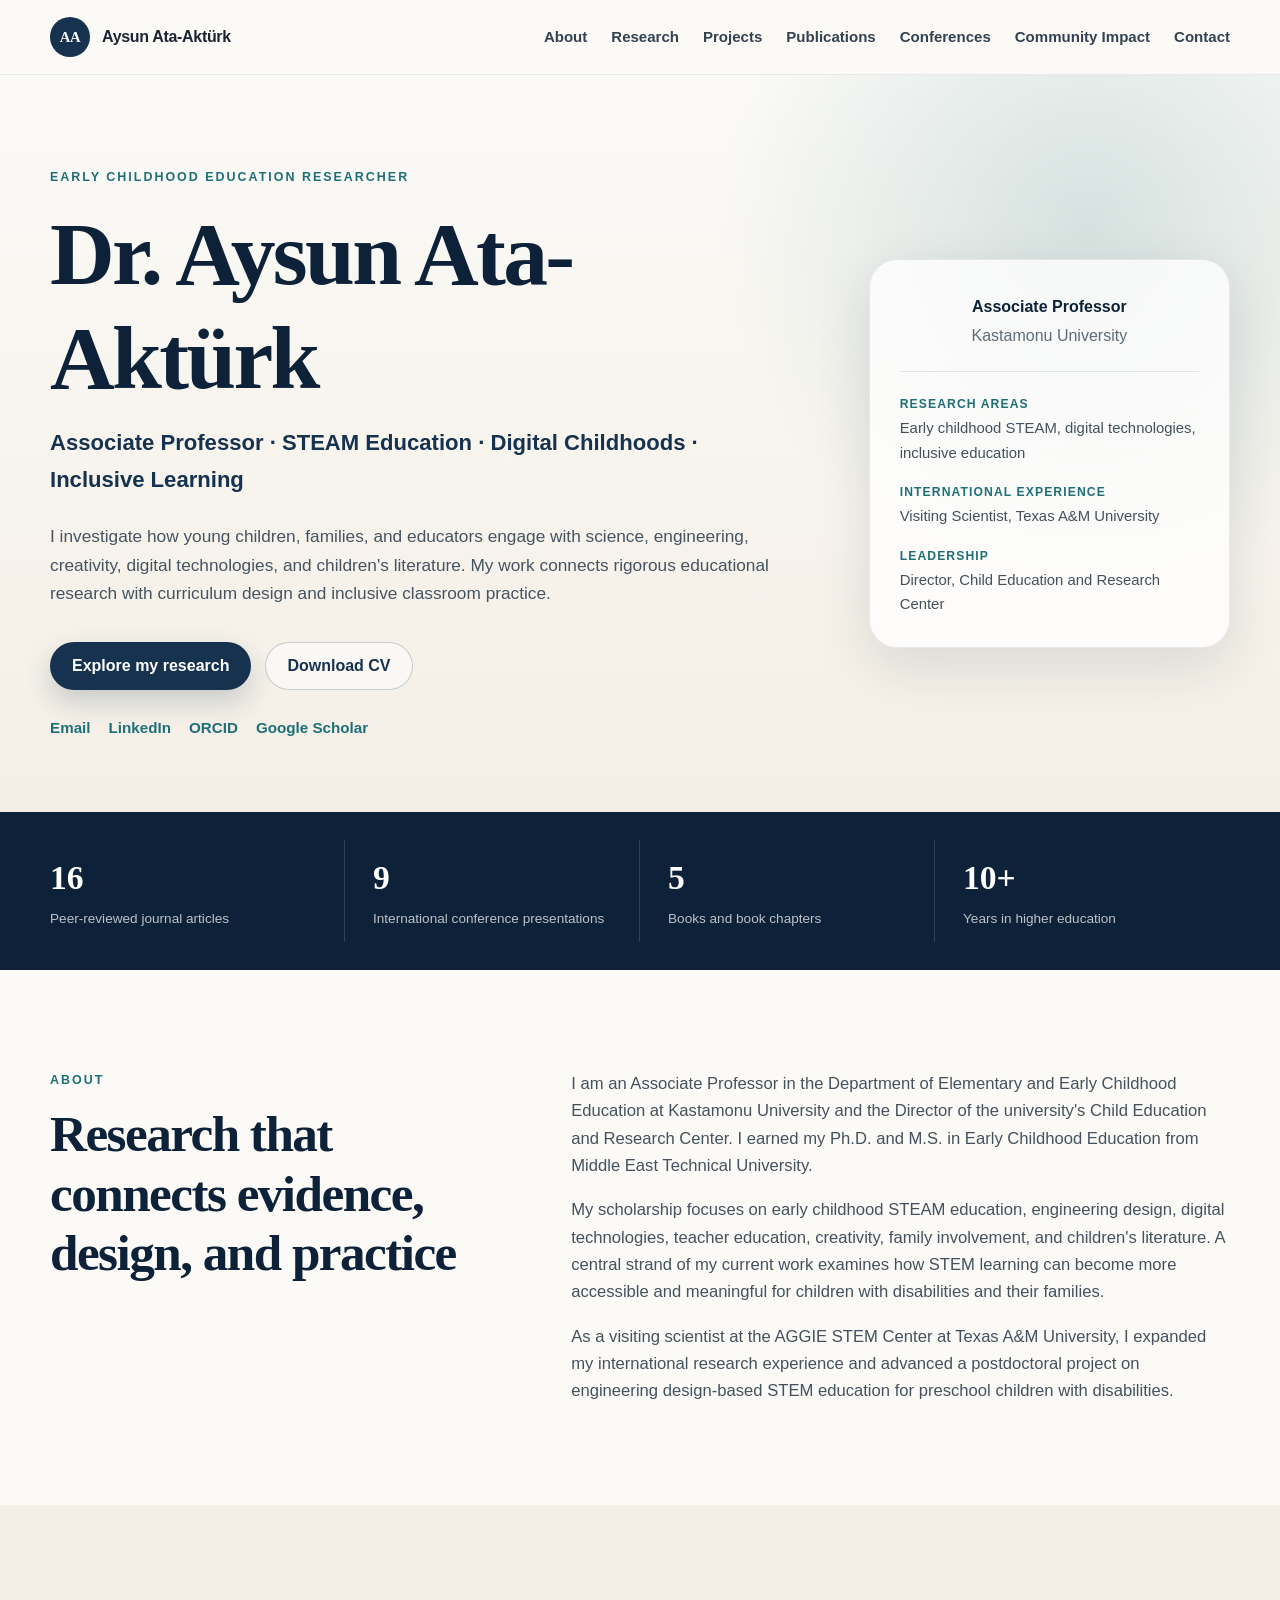
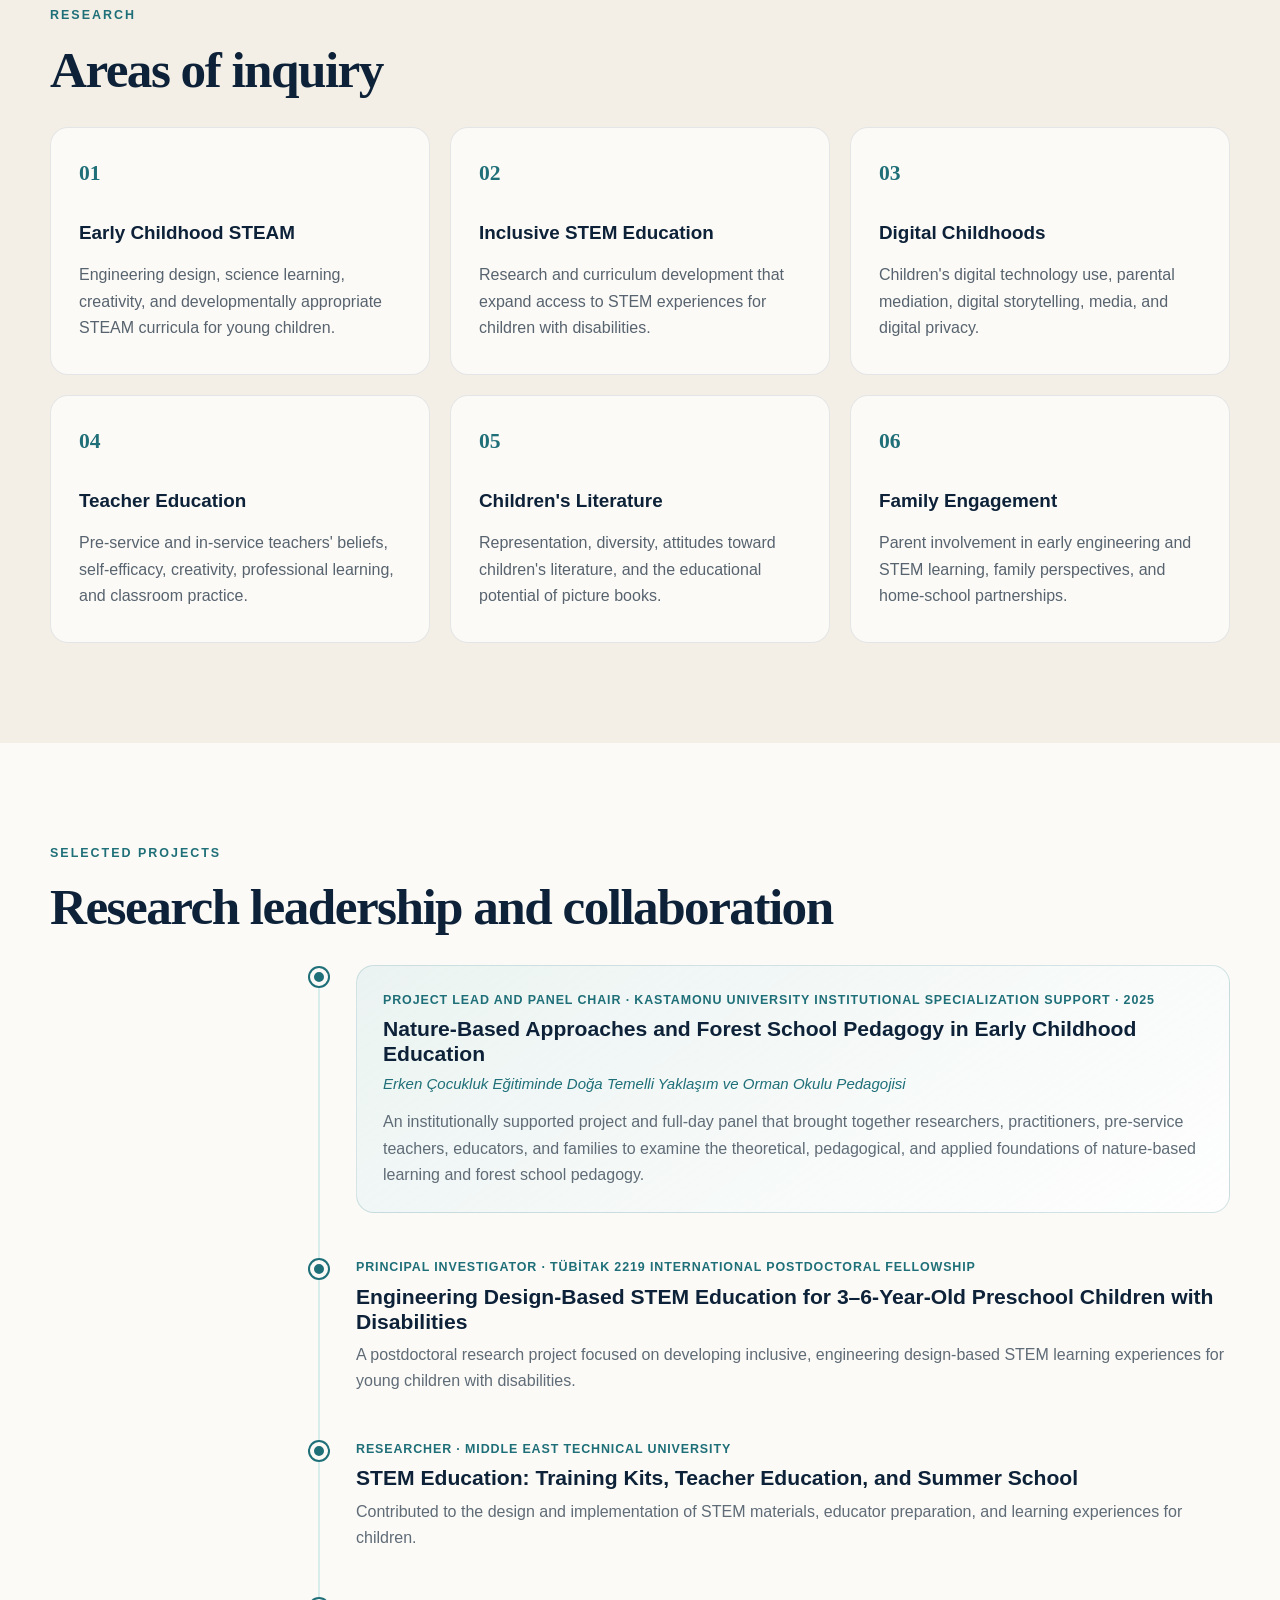
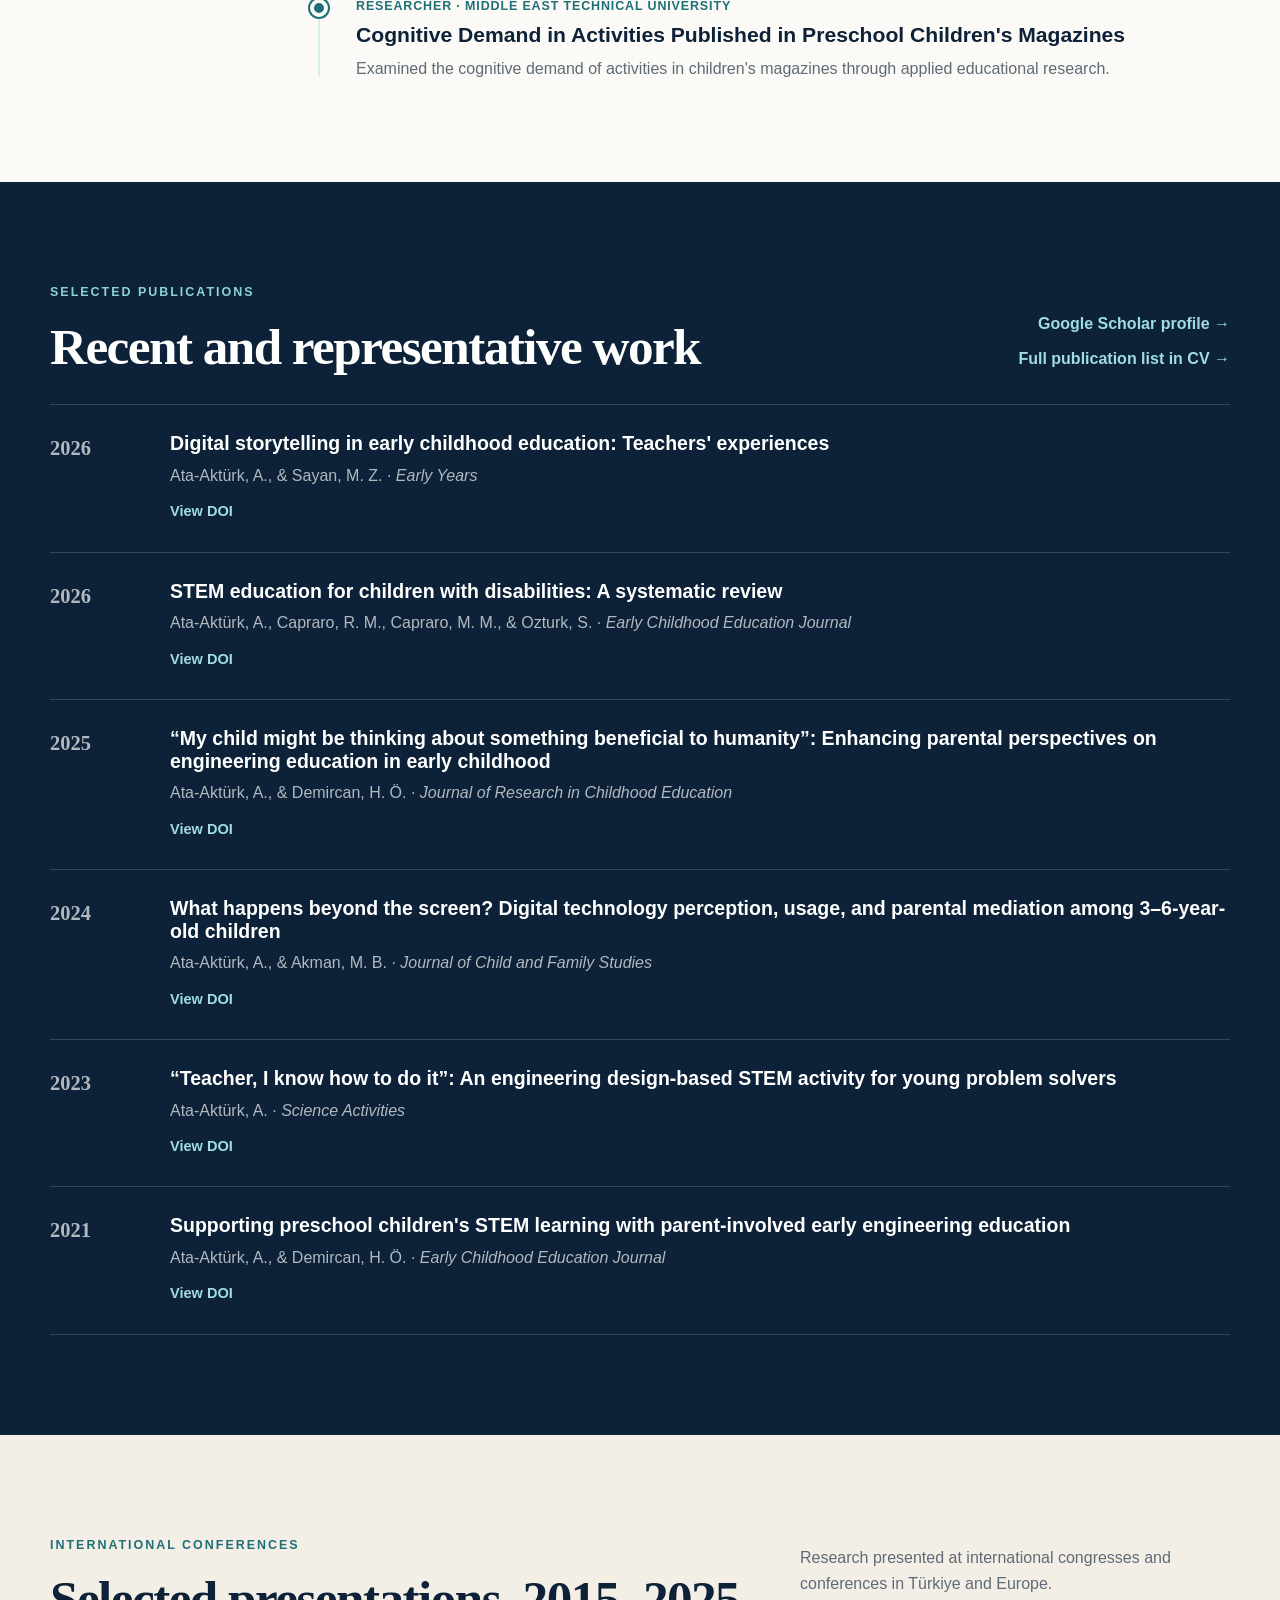
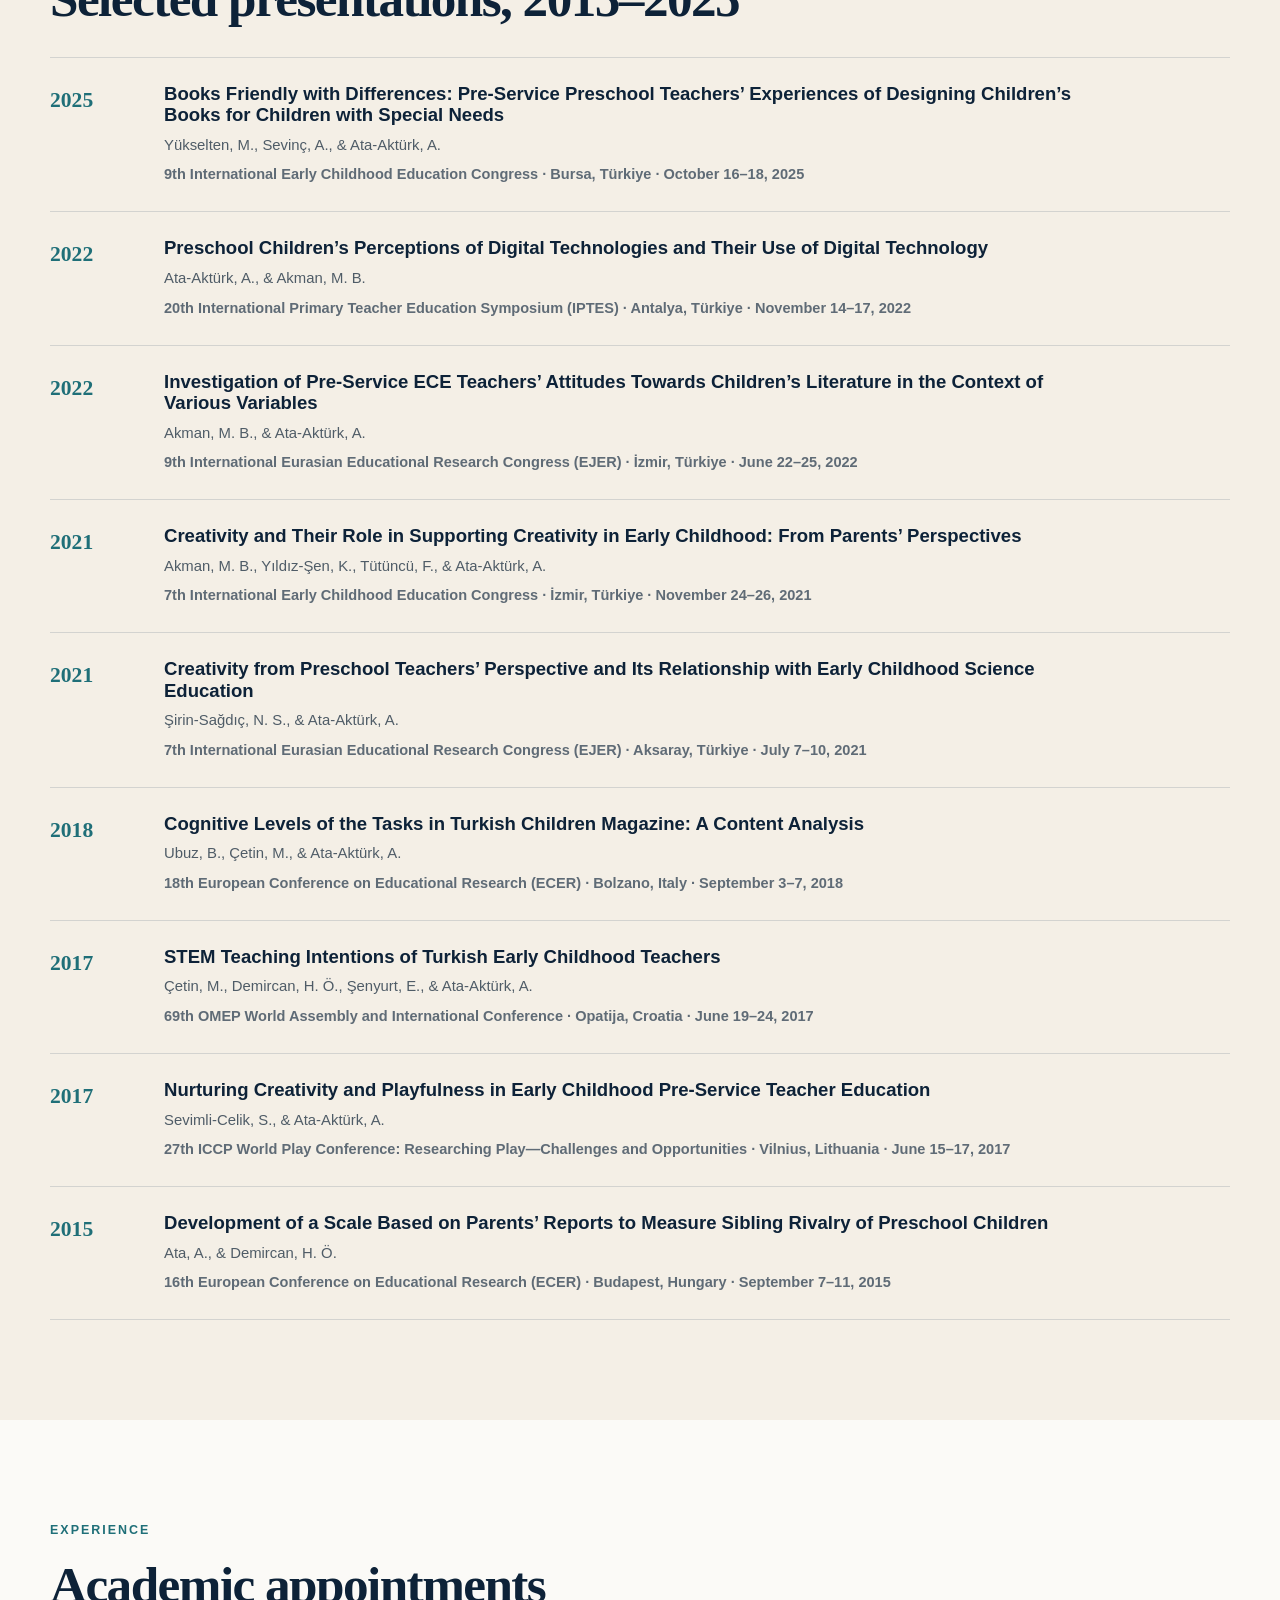
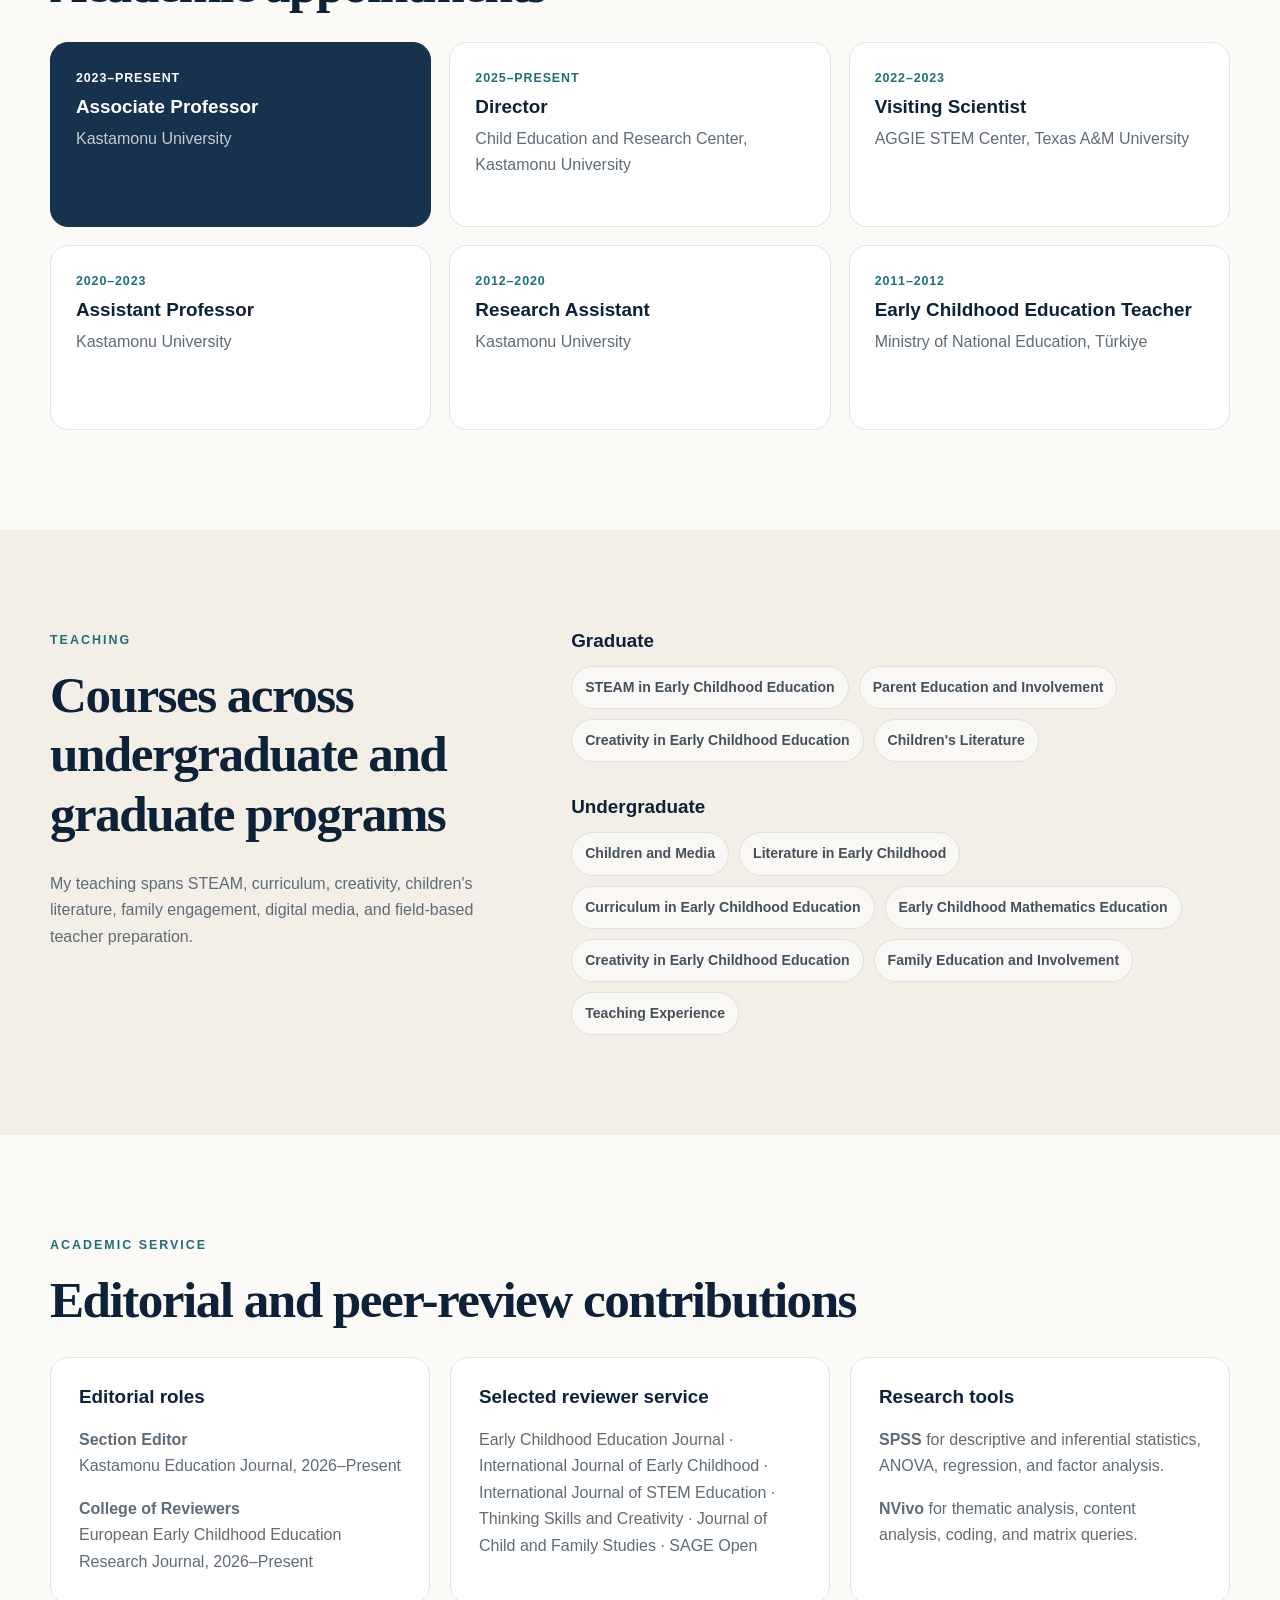
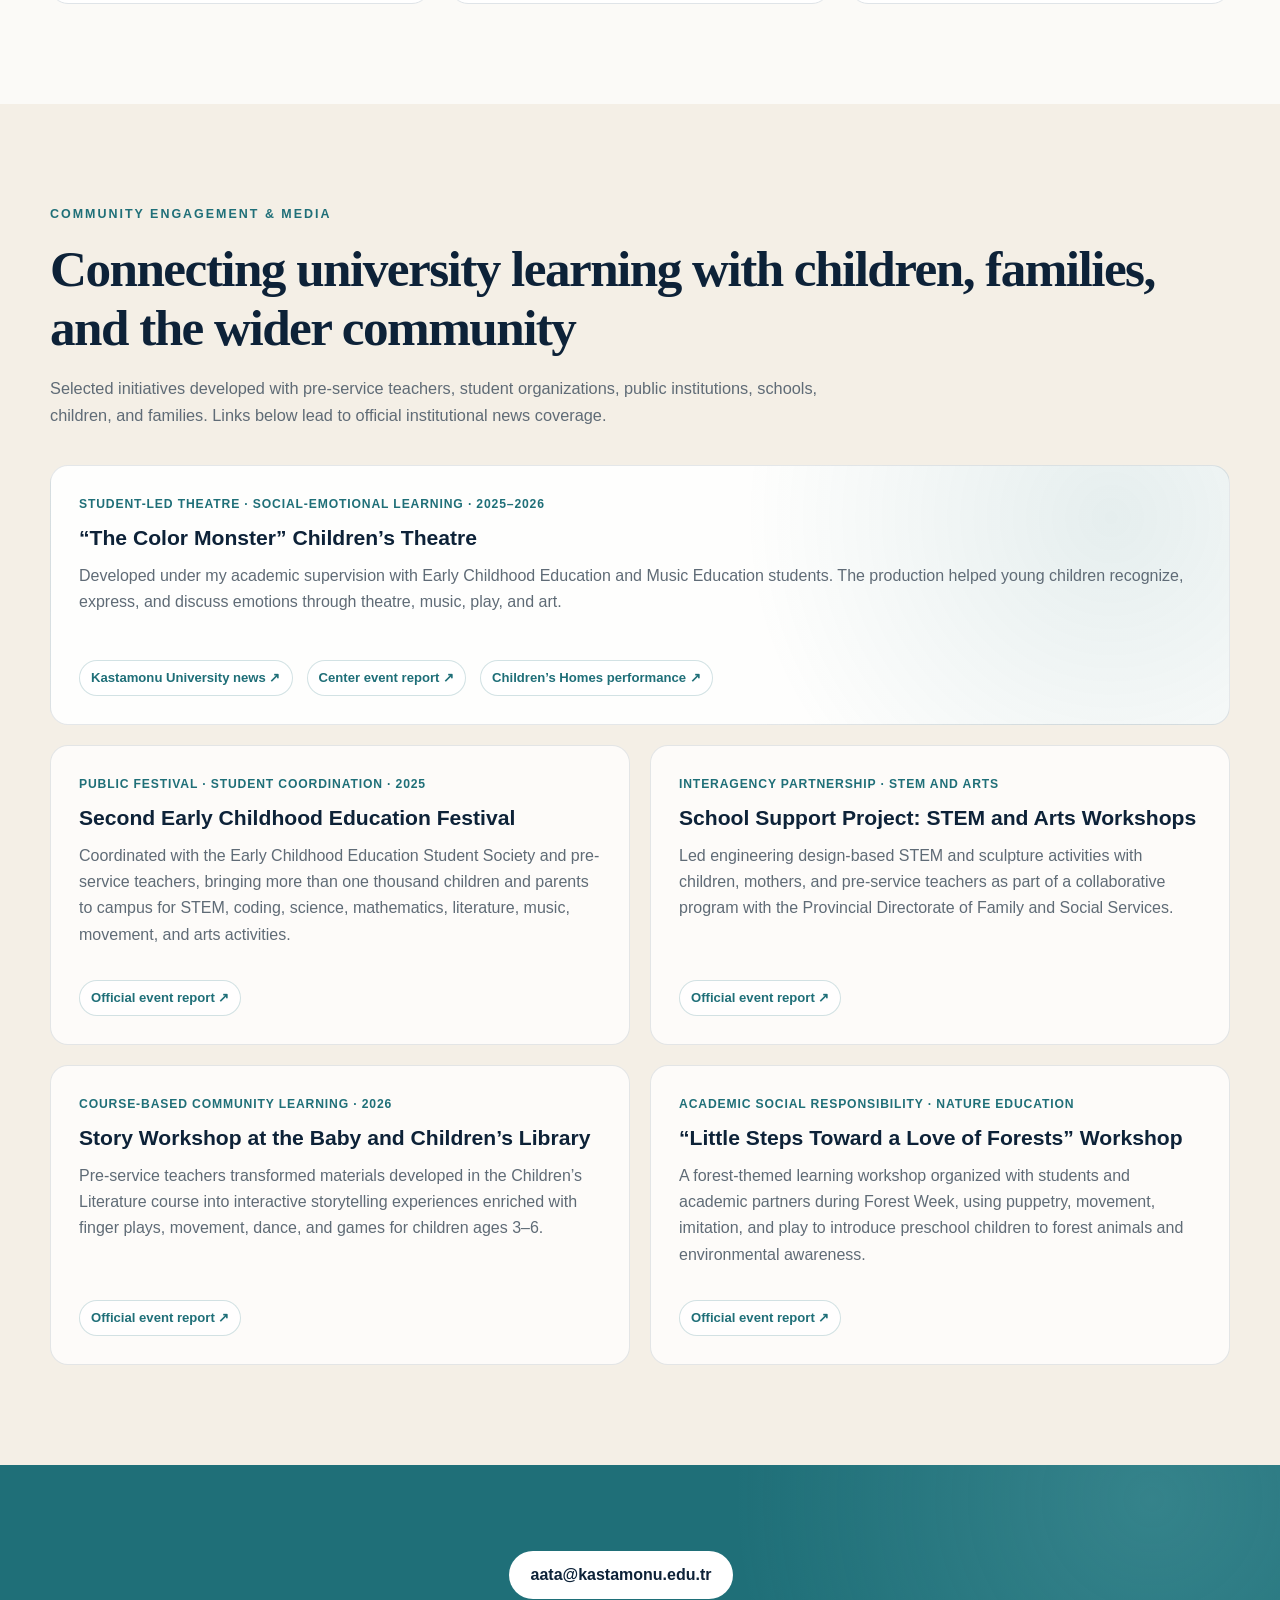
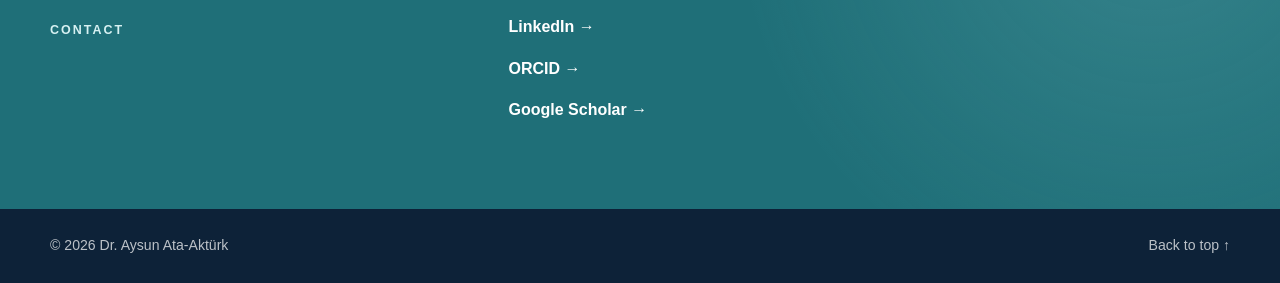
==== index.html @ 81119650 "Add files via upload" ====
<!DOCTYPE html>
<html lang="en">
<head>
  <meta charset="utf-8">
  <meta name="viewport" content="width=device-width, initial-scale=1">
  <meta name="description" content="Academic website of Dr. Aysun Ata-Aktürk, Associate Professor of Early Childhood Education. Research on early childhood STEAM, inclusive STEM education, digital technologies, teacher education, and children's literature.">
  <meta name="keywords" content="Aysun Ata-Aktürk, early childhood education, STEAM education, STEM education, inclusive education, children with disabilities, digital technologies, teacher education, children's literature, forest school pedagogy, community engagement, international conference presentations, postdoctoral researcher, research associate">
  <meta name="author" content="Dr. Aysun Ata-Aktürk">
  <meta property="og:title" content="Dr. Aysun Ata-Aktürk | Early Childhood Education Researcher">
  <meta property="og:description" content="Research in early childhood STEAM, inclusive STEM education, digital technologies, teacher education, and children's literature.">
  <meta property="og:type" content="website">
  <meta property="og:locale" content="en_US">
  <meta name="theme-color" content="#16324f">
  <title>Dr. Aysun Ata-Aktürk | Early Childhood Education Researcher</title>
  <link rel="stylesheet" href="styles.css">
  <script type="application/ld+json">
  {
    "@context": "https://schema.org",
    "@type": "Person",
    "name": "Aysun Ata-Aktürk",
    "alternateName": "Aysun Ata-Akturk",
    "honorificPrefix": "Dr.",
    "jobTitle": "Associate Professor of Early Childhood Education",
    "affiliation": {
      "@type": "CollegeOrUniversity",
      "name": "Kastamonu University"
    },
    "email": "mailto:aata@kastamonu.edu.tr",
    "url": "",
    "sameAs": [
      "https://www.linkedin.com/in/aysun-ata-akt%C3%BCrk-43a89a237/",
      "https://orcid.org/0000-0001-9433-5247",
      "https://scholar.google.com/citations?user=N01rMpsAAAAJ&hl=en"
    ],
    "knowsAbout": [
      "Early Childhood Education",
      "STEAM Education",
      "STEM Education",
      "Inclusive Education",
      "Digital Technologies in Early Childhood",
      "Teacher Education",
      "Children's Literature",
      "Forest School Pedagogy",
      "Community-Engaged Education"
    ]
  }
  </script>
</head>
<body>
  <a class="skip-link" href="#main-content">Skip to main content</a>

  <header class="site-header" id="top">
    <nav class="nav container" aria-label="Primary navigation">
      <a class="brand" href="#top" aria-label="Aysun Ata-Aktürk home">
        <span class="brand-mark" aria-hidden="true">AA</span>
        <span class="brand-text">Aysun Ata-Aktürk</span>
      </a>

      <button class="nav-toggle" type="button" aria-expanded="false" aria-controls="nav-links">
        <span class="sr-only">Toggle navigation</span>
        <span></span><span></span><span></span>
      </button>

      <div class="nav-links" id="nav-links">
        <a href="#about">About</a>
        <a href="#research">Research</a>
        <a href="#projects">Projects</a>
        <a href="#publications">Publications</a>
        <a href="#conferences">Conferences</a>
        <a href="#impact">Community Impact</a>
        <a href="#contact">Contact</a>
      </div>
    </nav>
  </header>

  <main id="main-content">
    <section class="hero">
      <div class="container hero-grid">
        <div class="hero-copy">
          <p class="eyebrow">Early Childhood Education Researcher</p>
          <h1>Dr. Aysun Ata-Aktürk</h1>
          <p class="hero-title">Associate Professor · STEAM Education · Digital Childhoods · Inclusive Learning</p>
          <p class="hero-summary">
            I investigate how young children, families, and educators engage with science, engineering,
            creativity, digital technologies, and children's literature. My work connects rigorous educational
            research with curriculum design and inclusive classroom practice.
          </p>

          <div class="hero-actions">
            <a class="button button-primary" href="#research">Explore my research</a>
            <a class="button button-secondary" href="Aysun_Ata_Akturk_CV.docx" download>Download CV</a>
          </div>

          <div class="profile-links" aria-label="Professional profiles">
            <a href="mailto:aata@kastamonu.edu.tr">Email</a>
            <a href="https://www.linkedin.com/in/aysun-ata-akt%C3%BCrk-43a89a237/" target="_blank" rel="noopener noreferrer">LinkedIn</a>
            <a href="https://orcid.org/0000-0001-9433-5247" target="_blank" rel="noopener noreferrer">ORCID</a>
            <a href="https://scholar.google.com/citations?user=N01rMpsAAAAJ&hl=en" target="_blank" rel="noopener noreferrer">Google Scholar</a>
          </div>
        </div>

        <aside class="profile-card" aria-label="Academic profile highlights">
          <p class="profile-role">Associate Professor</p>
          <p class="profile-institution">Kastamonu University</p>
          <div class="profile-divider"></div>
          <dl class="profile-facts">
            <div>
              <dt>Research areas</dt>
              <dd>Early childhood STEAM, digital technologies, inclusive education</dd>
            </div>
            <div>
              <dt>International experience</dt>
              <dd>Visiting Scientist, Texas A&amp;M University</dd>
            </div>
            <div>
              <dt>Leadership</dt>
              <dd>Director, Child Education and Research Center</dd>
            </div>
          </dl>
        </aside>
      </div>
    </section>

    <section class="metrics" aria-label="Academic highlights">
      <div class="container metrics-grid">
        <div><strong>16</strong><span>Peer-reviewed journal articles</span></div>
        <div><strong>9</strong><span>International conference presentations</span></div>
        <div><strong>5</strong><span>Books and book chapters</span></div>
        <div><strong>10+</strong><span>Years in higher education</span></div>
      </div>
    </section>

    <section class="section" id="about">
      <div class="container split-layout">
        <div>
          <p class="section-kicker">About</p>
          <h2>Research that connects evidence, design, and practice</h2>
        </div>
        <div class="prose">
          <p>
            I am an Associate Professor in the Department of Elementary and Early Childhood Education at
            Kastamonu University and the Director of the university's Child Education and Research Center.
            I earned my Ph.D. and M.S. in Early Childhood Education from Middle East Technical University.
          </p>
          <p>
            My scholarship focuses on early childhood STEAM education, engineering design, digital technologies,
            teacher education, creativity, family involvement, and children's literature. A central strand of my
            current work examines how STEM learning can become more accessible and meaningful for children with
            disabilities and their families.
          </p>
          <p>
            As a visiting scientist at the AGGIE STEM Center at Texas A&amp;M University, I expanded my
            international research experience and advanced a postdoctoral project on engineering design-based
            STEM education for preschool children with disabilities.
          </p>
        </div>
      </div>
    </section>

    <section class="section section-tinted" id="research">
      <div class="container">
        <p class="section-kicker">Research</p>
        <h2>Areas of inquiry</h2>
        <div class="cards research-cards">
          <article class="card">
            <span class="card-number">01</span>
            <h3>Early Childhood STEAM</h3>
            <p>Engineering design, science learning, creativity, and developmentally appropriate STEAM curricula for young children.</p>
          </article>
          <article class="card">
            <span class="card-number">02</span>
            <h3>Inclusive STEM Education</h3>
            <p>Research and curriculum development that expand access to STEM experiences for children with disabilities.</p>
          </article>
          <article class="card">
            <span class="card-number">03</span>
            <h3>Digital Childhoods</h3>
            <p>Children's digital technology use, parental mediation, digital storytelling, media, and digital privacy.</p>
          </article>
          <article class="card">
            <span class="card-number">04</span>
            <h3>Teacher Education</h3>
            <p>Pre-service and in-service teachers' beliefs, self-efficacy, creativity, professional learning, and classroom practice.</p>
          </article>
          <article class="card">
            <span class="card-number">05</span>
            <h3>Children's Literature</h3>
            <p>Representation, diversity, attitudes toward children's literature, and the educational potential of picture books.</p>
          </article>
          <article class="card">
            <span class="card-number">06</span>
            <h3>Family Engagement</h3>
            <p>Parent involvement in early engineering and STEM learning, family perspectives, and home-school partnerships.</p>
          </article>
        </div>
      </div>
    </section>

    <section class="section" id="projects">
      <div class="container">
        <p class="section-kicker">Selected projects</p>
        <h2>Research leadership and collaboration</h2>
        <div class="timeline">
          <article class="timeline-item timeline-item-featured">
            <div class="timeline-marker"></div>
            <div>
              <p class="timeline-meta">Project Lead and Panel Chair · Kastamonu University Institutional Specialization Support · 2025</p>
              <h3>Nature-Based Approaches and Forest School Pedagogy in Early Childhood Education</h3>
              <p class="project-original-title"><em>Erken Çocukluk Eğitiminde Doğa Temelli Yaklaşım ve Orman Okulu Pedagojisi</em></p>
              <p>
                An institutionally supported project and full-day panel that brought together researchers,
                practitioners, pre-service teachers, educators, and families to examine the theoretical,
                pedagogical, and applied foundations of nature-based learning and forest school pedagogy.
              </p>
            </div>
          </article>
          <article class="timeline-item">
            <div class="timeline-marker"></div>
            <div>
              <p class="timeline-meta">Principal Investigator · TÜBİTAK 2219 International Postdoctoral Fellowship</p>
              <h3>Engineering Design-Based STEM Education for 3–6-Year-Old Preschool Children with Disabilities</h3>
              <p>
                A postdoctoral research project focused on developing inclusive, engineering design-based
                STEM learning experiences for young children with disabilities.
              </p>
            </div>
          </article>
          <article class="timeline-item">
            <div class="timeline-marker"></div>
            <div>
              <p class="timeline-meta">Researcher · Middle East Technical University</p>
              <h3>STEM Education: Training Kits, Teacher Education, and Summer School</h3>
              <p>
                Contributed to the design and implementation of STEM materials, educator preparation, and
                learning experiences for children.
              </p>
            </div>
          </article>
          <article class="timeline-item">
            <div class="timeline-marker"></div>
            <div>
              <p class="timeline-meta">Researcher · Middle East Technical University</p>
              <h3>Cognitive Demand in Activities Published in Preschool Children's Magazines</h3>
              <p>
                Examined the cognitive demand of activities in children's magazines through applied
                educational research.
              </p>
            </div>
          </article>
        </div>
      </div>
    </section>

    <section class="section section-dark" id="publications">
      <div class="container">
        <div class="section-heading-row">
          <div>
            <p class="section-kicker">Selected publications</p>
            <h2>Recent and representative work</h2>
          </div>
          <div class="publication-heading-links">
            <a class="text-link light-link" href="https://scholar.google.com/citations?user=N01rMpsAAAAJ&hl=en" target="_blank" rel="noopener noreferrer">Google Scholar profile →</a>
            <a class="text-link light-link" href="Aysun_Ata_Akturk_CV.docx" download>Full publication list in CV →</a>
          </div>
        </div>

        <div class="publication-list">
          <article class="publication">
            <p class="publication-year">2026</p>
            <div>
              <h3>Digital storytelling in early childhood education: Teachers' experiences</h3>
              <p>Ata-Aktürk, A., &amp; Sayan, M. Z. · <em>Early Years</em></p>
              <a href="https://doi.org/10.1080/09575146.2026.2663821" target="_blank" rel="noopener noreferrer">View DOI</a>
            </div>
          </article>

          <article class="publication">
            <p class="publication-year">2026</p>
            <div>
              <h3>STEM education for children with disabilities: A systematic review</h3>
              <p>Ata-Aktürk, A., Capraro, R. M., Capraro, M. M., &amp; Ozturk, S. · <em>Early Childhood Education Journal</em></p>
              <a href="https://doi.org/10.1007/s10643-025-02069-5" target="_blank" rel="noopener noreferrer">View DOI</a>
            </div>
          </article>

          <article class="publication">
            <p class="publication-year">2025</p>
            <div>
              <h3>“My child might be thinking about something beneficial to humanity”: Enhancing parental perspectives on engineering education in early childhood</h3>
              <p>Ata-Aktürk, A., &amp; Demircan, H. Ö. · <em>Journal of Research in Childhood Education</em></p>
              <a href="https://doi.org/10.1080/02568543.2024.2379854" target="_blank" rel="noopener noreferrer">View DOI</a>
            </div>
          </article>

          <article class="publication">
            <p class="publication-year">2024</p>
            <div>
              <h3>What happens beyond the screen? Digital technology perception, usage, and parental mediation among 3–6-year-old children</h3>
              <p>Ata-Aktürk, A., &amp; Akman, M. B. · <em>Journal of Child and Family Studies</em></p>
              <a href="https://doi.org/10.1007/s10826-024-02888-x" target="_blank" rel="noopener noreferrer">View DOI</a>
            </div>
          </article>

          <article class="publication">
            <p class="publication-year">2023</p>
            <div>
              <h3>“Teacher, I know how to do it”: An engineering design-based STEM activity for young problem solvers</h3>
              <p>Ata-Aktürk, A. · <em>Science Activities</em></p>
              <a href="https://doi.org/10.1080/00368121.2022.2128709" target="_blank" rel="noopener noreferrer">View DOI</a>
            </div>
          </article>

          <article class="publication">
            <p class="publication-year">2021</p>
            <div>
              <h3>Supporting preschool children's STEM learning with parent-involved early engineering education</h3>
              <p>Ata-Aktürk, A., &amp; Demircan, H. Ö. · <em>Early Childhood Education Journal</em></p>
              <a href="https://doi.org/10.1007/s10643-020-01100-1" target="_blank" rel="noopener noreferrer">View DOI</a>
            </div>
          </article>
        </div>
      </div>
    </section>


    <section class="section section-tinted" id="conferences">
      <div class="container">
        <div class="section-heading-row conference-heading">
          <div>
            <p class="section-kicker">International conferences</p>
            <h2>Selected presentations, 2015–2025</h2>
          </div>
          <p class="conference-intro">
            Research presented at international congresses and conferences in Türkiye and Europe.
          </p>
        </div>

        <div class="conference-list">
          <article class="conference-entry">
            <div class="conference-year">2025</div>
            <div>
              <h3>Books Friendly with Differences: Pre-Service Preschool Teachers’ Experiences of Designing Children’s Books for Children with Special Needs</h3>
              <p class="conference-authors">Yükselten, M., Sevinç, A., &amp; Ata-Aktürk, A.</p>
              <p class="conference-name">9th International Early Childhood Education Congress · Bursa, Türkiye · October 16–18, 2025</p>
            </div>
          </article>

          <article class="conference-entry">
            <div class="conference-year">2022</div>
            <div>
              <h3>Preschool Children’s Perceptions of Digital Technologies and Their Use of Digital Technology</h3>
              <p class="conference-authors">Ata-Aktürk, A., &amp; Akman, M. B.</p>
              <p class="conference-name">20th International Primary Teacher Education Symposium (IPTES) · Antalya, Türkiye · November 14–17, 2022</p>
            </div>
          </article>

          <article class="conference-entry">
            <div class="conference-year">2022</div>
            <div>
              <h3>Investigation of Pre-Service ECE Teachers’ Attitudes Towards Children’s Literature in the Context of Various Variables</h3>
              <p class="conference-authors">Akman, M. B., &amp; Ata-Aktürk, A.</p>
              <p class="conference-name">9th International Eurasian Educational Research Congress (EJER) · İzmir, Türkiye · June 22–25, 2022</p>
            </div>
          </article>

          <article class="conference-entry">
            <div class="conference-year">2021</div>
            <div>
              <h3>Creativity and Their Role in Supporting Creativity in Early Childhood: From Parents’ Perspectives</h3>
              <p class="conference-authors">Akman, M. B., Yıldız-Şen, K., Tütüncü, F., &amp; Ata-Aktürk, A.</p>
              <p class="conference-name">7th International Early Childhood Education Congress · İzmir, Türkiye · November 24–26, 2021</p>
            </div>
          </article>

          <article class="conference-entry">
            <div class="conference-year">2021</div>
            <div>
              <h3>Creativity from Preschool Teachers’ Perspective and Its Relationship with Early Childhood Science Education</h3>
              <p class="conference-authors">Şirin-Sağdıç, N. S., &amp; Ata-Aktürk, A.</p>
              <p class="conference-name">7th International Eurasian Educational Research Congress (EJER) · Aksaray, Türkiye · July 7–10, 2021</p>
            </div>
          </article>

          <article class="conference-entry">
            <div class="conference-year">2018</div>
            <div>
              <h3>Cognitive Levels of the Tasks in Turkish Children Magazine: A Content Analysis</h3>
              <p class="conference-authors">Ubuz, B., Çetin, M., &amp; Ata-Aktürk, A.</p>
              <p class="conference-name">18th European Conference on Educational Research (ECER) · Bolzano, Italy · September 3–7, 2018</p>
            </div>
          </article>

          <article class="conference-entry">
            <div class="conference-year">2017</div>
            <div>
              <h3>STEM Teaching Intentions of Turkish Early Childhood Teachers</h3>
              <p class="conference-authors">Çetin, M., Demircan, H. Ö., Şenyurt, E., &amp; Ata-Aktürk, A.</p>
              <p class="conference-name">69th OMEP World Assembly and International Conference · Opatija, Croatia · June 19–24, 2017</p>
            </div>
          </article>

          <article class="conference-entry">
            <div class="conference-year">2017</div>
            <div>
              <h3>Nurturing Creativity and Playfulness in Early Childhood Pre-Service Teacher Education</h3>
              <p class="conference-authors">Sevimli-Celik, S., &amp; Ata-Aktürk, A.</p>
              <p class="conference-name">27th ICCP World Play Conference: Researching Play—Challenges and Opportunities · Vilnius, Lithuania · June 15–17, 2017</p>
            </div>
          </article>

          <article class="conference-entry">
            <div class="conference-year">2015</div>
            <div>
              <h3>Development of a Scale Based on Parents’ Reports to Measure Sibling Rivalry of Preschool Children</h3>
              <p class="conference-authors">Ata, A., &amp; Demircan, H. Ö.</p>
              <p class="conference-name">16th European Conference on Educational Research (ECER) · Budapest, Hungary · September 7–11, 2015</p>
            </div>
          </article>
        </div>
      </div>
    </section>

    <section class="section" id="experience">
      <div class="container">
        <p class="section-kicker">Experience</p>
        <h2>Academic appointments</h2>
        <div class="experience-grid">
          <article class="experience-card featured">
            <p class="experience-date">2023–Present</p>
            <h3>Associate Professor</h3>
            <p>Kastamonu University</p>
          </article>
          <article class="experience-card">
            <p class="experience-date">2025–Present</p>
            <h3>Director</h3>
            <p>Child Education and Research Center, Kastamonu University</p>
          </article>
          <article class="experience-card">
            <p class="experience-date">2022–2023</p>
            <h3>Visiting Scientist</h3>
            <p>AGGIE STEM Center, Texas A&amp;M University</p>
          </article>
          <article class="experience-card">
            <p class="experience-date">2020–2023</p>
            <h3>Assistant Professor</h3>
            <p>Kastamonu University</p>
          </article>
          <article class="experience-card">
            <p class="experience-date">2012–2020</p>
            <h3>Research Assistant</h3>
            <p>Kastamonu University</p>
          </article>
          <article class="experience-card">
            <p class="experience-date">2011–2012</p>
            <h3>Early Childhood Education Teacher</h3>
            <p>Ministry of National Education, Türkiye</p>
          </article>
        </div>
      </div>
    </section>

    <section class="section section-tinted" id="teaching">
      <div class="container split-layout">
        <div>
          <p class="section-kicker">Teaching</p>
          <h2>Courses across undergraduate and graduate programs</h2>
          <p class="section-intro">
            My teaching spans STEAM, curriculum, creativity, children's literature, family engagement,
            digital media, and field-based teacher preparation.
          </p>
        </div>
        <div class="tag-groups">
          <div>
            <h3>Graduate</h3>
            <div class="tags">
              <span>STEAM in Early Childhood Education</span>
              <span>Parent Education and Involvement</span>
              <span>Creativity in Early Childhood Education</span>
              <span>Children's Literature</span>
            </div>
          </div>
          <div>
            <h3>Undergraduate</h3>
            <div class="tags">
              <span>Children and Media</span>
              <span>Literature in Early Childhood</span>
              <span>Curriculum in Early Childhood Education</span>
              <span>Early Childhood Mathematics Education</span>
              <span>Creativity in Early Childhood Education</span>
              <span>Family Education and Involvement</span>
              <span>Teaching Experience</span>
            </div>
          </div>
        </div>
      </div>
    </section>

    <section class="section" id="service">
      <div class="container">
        <p class="section-kicker">Academic service</p>
        <h2>Editorial and peer-review contributions</h2>
        <div class="service-grid">
          <div class="service-panel">
            <h3>Editorial roles</h3>
            <p><strong>Section Editor</strong><br>Kastamonu Education Journal, 2026–Present</p>
            <p><strong>College of Reviewers</strong><br>European Early Childhood Education Research Journal, 2026–Present</p>
          </div>
          <div class="service-panel">
            <h3>Selected reviewer service</h3>
            <p>Early Childhood Education Journal · International Journal of Early Childhood · International Journal of STEM Education · Thinking Skills and Creativity · Journal of Child and Family Studies · SAGE Open</p>
          </div>
          <div class="service-panel">
            <h3>Research tools</h3>
            <p><strong>SPSS</strong> for descriptive and inferential statistics, ANOVA, regression, and factor analysis.</p>
            <p><strong>NVivo</strong> for thematic analysis, content analysis, coding, and matrix queries.</p>
          </div>
        </div>
      </div>
    </section>


    <section class="section section-tinted" id="impact">
      <div class="container">
        <p class="section-kicker">Community engagement &amp; media</p>
        <h2>Connecting university learning with children, families, and the wider community</h2>
        <p class="impact-intro">
          Selected initiatives developed with pre-service teachers, student organizations, public institutions,
          schools, children, and families. Links below lead to official institutional news coverage.
        </p>

        <div class="impact-grid">
          <article class="impact-card impact-card-featured">
            <p class="impact-meta">Student-led theatre · Social-emotional learning · 2025–2026</p>
            <h3>“The Color Monster” Children’s Theatre</h3>
            <p>
              Developed under my academic supervision with Early Childhood Education and Music Education
              students. The production helped young children recognize, express, and discuss emotions through
              theatre, music, play, and art.
            </p>
            <div class="media-links">
              <a href="https://kastamonu.edu.tr/tr/haberler/kastamonuda-minikler-renk-canavari-ile-duygularini-kesfetti-1502" target="_blank" rel="noopener noreferrer">Kastamonu University news ↗</a>
              <a href="https://cocuk.kastamonu.edu.tr/index.php/component/content/article/renk-canavari-cocuk-tiyatromuzu-bueyuek-bir-cosku-ve-katilimla-sahneledik?Itemid=101&amp;catid=2" target="_blank" rel="noopener noreferrer">Center event report ↗</a>
              <a href="https://kastamonu.edu.tr/tr/haberler/kastamonu-universitesi-cocuk-egitimi-uygulama-ve-arastirma-merkezi-cocuk-evleri-sitesinden-hizmet-alan-cocuklari-misafir-etti-1317" target="_blank" rel="noopener noreferrer">Children’s Homes performance ↗</a>
            </div>
          </article>

          <article class="impact-card">
            <p class="impact-meta">Public festival · Student coordination · 2025</p>
            <h3>Second Early Childhood Education Festival</h3>
            <p>
              Coordinated with the Early Childhood Education Student Society and pre-service teachers,
              bringing more than one thousand children and parents to campus for STEM, coding, science,
              mathematics, literature, music, movement, and arts activities.
            </p>
            <div class="media-links">
              <a href="https://cocuk.kastamonu.edu.tr/index.php/component/content/article/ueniversitemizde-2-okul-oencesi-egitim-senligi-bueyuek-bir-cosku-ve-katilimla-gerceklestirildi?Itemid=101&amp;catid=2" target="_blank" rel="noopener noreferrer">Official event report ↗</a>
            </div>
          </article>

          <article class="impact-card">
            <p class="impact-meta">Interagency partnership · STEM and arts</p>
            <h3>School Support Project: STEM and Arts Workshops</h3>
            <p>
              Led engineering design-based STEM and sculpture activities with children, mothers, and
              pre-service teachers as part of a collaborative program with the Provincial Directorate of
              Family and Social Services.
            </p>
            <div class="media-links">
              <a href="https://cocuk.kastamonu.edu.tr/index.php/component/content/article/merkezimiz-aile-ve-sosyal-hizmetler-il-mueduerlueguenuen-okul-destek-projesi-kapsaminda-etkinlikler-gerceklestirdi-2?Itemid=101&amp;catid=2" target="_blank" rel="noopener noreferrer">Official event report ↗</a>
            </div>
          </article>

          <article class="impact-card">
            <p class="impact-meta">Course-based community learning · 2026</p>
            <h3>Story Workshop at the Baby and Children’s Library</h3>
            <p>
              Pre-service teachers transformed materials developed in the Children’s Literature course into
              interactive storytelling experiences enriched with finger plays, movement, dance, and games for
              children ages 3–6.
            </p>
            <div class="media-links">
              <a href="https://cocuk.kastamonu.edu.tr/index.php/component/content/article/bebek-ve-cocuk-kuetuephanemizde-hikaye-atoelyesi?Itemid=101&amp;catid=2" target="_blank" rel="noopener noreferrer">Official event report ↗</a>
            </div>
          </article>

          <article class="impact-card">
            <p class="impact-meta">Academic social responsibility · Nature education</p>
            <h3>“Little Steps Toward a Love of Forests” Workshop</h3>
            <p>
              A forest-themed learning workshop organized with students and academic partners during Forest
              Week, using puppetry, movement, imitation, and play to introduce preschool children to forest
              animals and environmental awareness.
            </p>
            <div class="media-links">
              <a href="https://cocuk.kastamonu.edu.tr/index.php/component/content/article/bebek-ve-cocuk-kuetuephanemizde-minik-adimlarla-orman-sevgisine-yolculuk-atoelyesi-gerceklestirildi?Itemid=101&amp;catid=2" target="_blank" rel="noopener noreferrer">Official event report ↗</a>
            </div>
          </article>
        </div>
      </div>
    </section>

    <section class="contact-section" id="contact">
      <div class="container contact-simple">
        <div>
          <p class="section-kicker">Contact</p>
        </div>
        <div class="contact-actions">
          <a class="button button-light" href="mailto:aata@kastamonu.edu.tr">aata@kastamonu.edu.tr</a>
          <a href="https://www.linkedin.com/in/aysun-ata-akt%C3%BCrk-43a89a237/" target="_blank" rel="noopener noreferrer">LinkedIn →</a>
          <a href="https://orcid.org/0000-0001-9433-5247" target="_blank" rel="noopener noreferrer">ORCID →</a>
          <a href="https://scholar.google.com/citations?user=N01rMpsAAAAJ&hl=en" target="_blank" rel="noopener noreferrer">Google Scholar →</a>
        </div>
      </div>
    </section>
  </main>

  <footer class="site-footer">
    <div class="container footer-inner">
      <p>© <span id="year"></span> Dr. Aysun Ata-Aktürk</p>
      <a href="#top">Back to top ↑</a>
    </div>
  </footer>

  <script src="script.js"></script>
</body>
</html>
---- styles.css ----
:root {
  --navy: #16324f;
  --navy-deep: #0d2238;
  --teal: #1f6f78;
  --teal-soft: #d9ecec;
  --sand: #f4efe6;
  --cream: #fbfaf7;
  --white: #ffffff;
  --ink: #1b2430;
  --muted: #5f6b76;
  --line: #dfe4e8;
  --shadow: 0 18px 55px rgba(13, 34, 56, 0.12);
  --radius-lg: 28px;
  --radius-md: 18px;
  --radius-sm: 12px;
  --max-width: 1180px;
}

* {
  box-sizing: border-box;
}

html {
  scroll-behavior: smooth;
}

body {
  margin: 0;
  font-family: Inter, ui-sans-serif, -apple-system, BlinkMacSystemFont, "Segoe UI", Roboto, Arial, sans-serif;
  color: var(--ink);
  background: var(--cream);
  line-height: 1.65;
  -webkit-font-smoothing: antialiased;
}

a {
  color: inherit;
  text-decoration: none;
}

a:focus-visible,
button:focus-visible {
  outline: 3px solid #f0b44d;
  outline-offset: 4px;
}

img {
  max-width: 100%;
}

.container {
  width: min(calc(100% - 40px), var(--max-width));
  margin: 0 auto;
}

.skip-link {
  position: fixed;
  top: 12px;
  left: 12px;
  z-index: 999;
  padding: 10px 14px;
  color: var(--white);
  background: var(--navy-deep);
  border-radius: 8px;
  transform: translateY(-150%);
  transition: transform 0.2s ease;
}

.skip-link:focus {
  transform: translateY(0);
}

.sr-only {
  position: absolute;
  width: 1px;
  height: 1px;
  padding: 0;
  margin: -1px;
  overflow: hidden;
  clip: rect(0, 0, 0, 0);
  white-space: nowrap;
  border: 0;
}

.site-header {
  position: sticky;
  top: 0;
  z-index: 20;
  background: rgba(251, 250, 247, 0.92);
  backdrop-filter: blur(16px);
  border-bottom: 1px solid rgba(22, 50, 79, 0.08);
}

.nav {
  min-height: 74px;
  display: flex;
  align-items: center;
  justify-content: space-between;
  gap: 24px;
}

.brand {
  display: inline-flex;
  align-items: center;
  gap: 12px;
  font-weight: 760;
  letter-spacing: -0.02em;
}

.brand-mark {
  display: inline-grid;
  place-items: center;
  width: 40px;
  height: 40px;
  border-radius: 50%;
  color: var(--white);
  background: var(--navy);
  font-family: Georgia, "Times New Roman", serif;
  font-size: 0.92rem;
}

.nav-links {
  display: flex;
  align-items: center;
  gap: 24px;
  font-size: 0.94rem;
  font-weight: 650;
  color: #344250;
}

.nav-links a {
  position: relative;
}

.nav-links a::after {
  content: "";
  position: absolute;
  left: 0;
  right: 100%;
  bottom: -7px;
  height: 2px;
  background: var(--teal);
  transition: right 0.2s ease;
}

.nav-links a:hover::after {
  right: 0;
}

.nav-toggle {
  display: none;
  width: 44px;
  height: 44px;
  border: 0;
  border-radius: 12px;
  background: transparent;
  cursor: pointer;
}

.nav-toggle span:not(.sr-only) {
  display: block;
  width: 22px;
  height: 2px;
  margin: 5px auto;
  background: var(--navy);
}

.hero {
  padding: 92px 0 72px;
  background:
    radial-gradient(circle at 85% 20%, rgba(31, 111, 120, 0.16), transparent 30%),
    linear-gradient(180deg, #fbfaf7 0%, #f4efe6 100%);
}

.hero-grid {
  display: grid;
  grid-template-columns: minmax(0, 1.55fr) minmax(300px, 0.75fr);
  gap: 72px;
  align-items: center;
}

.eyebrow,
.section-kicker {
  margin: 0 0 14px;
  color: var(--teal);
  font-size: 0.78rem;
  font-weight: 800;
  letter-spacing: 0.16em;
  text-transform: uppercase;
}

h1,
h2,
h3 {
  margin-top: 0;
  color: var(--navy-deep);
  line-height: 1.16;
}

h1,
h2 {
  font-family: Georgia, "Times New Roman", serif;
  font-weight: 700;
  letter-spacing: -0.03em;
}

h1 {
  max-width: 780px;
  margin-bottom: 16px;
  font-size: clamp(3rem, 7vw, 5.65rem);
}

h2 {
  margin-bottom: 28px;
  font-size: clamp(2.15rem, 4vw, 3.65rem);
}

h3 {
  font-size: 1.18rem;
}

.hero-title {
  margin: 0 0 24px;
  color: var(--navy);
  font-size: clamp(1.1rem, 2vw, 1.38rem);
  font-weight: 700;
}

.hero-summary {
  max-width: 760px;
  margin: 0;
  color: #465461;
  font-size: 1.08rem;
}

.hero-actions {
  display: flex;
  flex-wrap: wrap;
  gap: 14px;
  margin-top: 34px;
}

.button {
  display: inline-flex;
  align-items: center;
  justify-content: center;
  min-height: 48px;
  padding: 0 21px;
  border: 1px solid transparent;
  border-radius: 999px;
  font-weight: 760;
  transition: transform 0.2s ease, box-shadow 0.2s ease, background 0.2s ease;
}

.button:hover {
  transform: translateY(-2px);
}

.button-primary {
  color: var(--white);
  background: var(--navy);
  box-shadow: 0 12px 28px rgba(22, 50, 79, 0.2);
}

.button-primary:hover {
  background: var(--navy-deep);
}

.button-secondary {
  border-color: rgba(22, 50, 79, 0.22);
  color: var(--navy);
  background: rgba(255,255,255,0.5);
}

.button-light {
  color: var(--navy-deep);
  background: var(--white);
}

.profile-links {
  display: flex;
  flex-wrap: wrap;
  gap: 18px;
  margin-top: 25px;
  font-size: 0.95rem;
  font-weight: 700;
}

.profile-links a {
  color: var(--teal);
}

.profile-card {
  padding: 30px;
  border: 1px solid rgba(22, 50, 79, 0.09);
  border-radius: var(--radius-lg);
  background: rgba(255, 255, 255, 0.76);
  box-shadow: var(--shadow);
}

.profile-role {
  margin: 0;
  color: var(--navy-deep);
  font-weight: 800;
  text-align: center;
}

.profile-card {
  text-align: center;
  padding-top: 34px;
}

.profile-institution {
  margin: 2px 0 0;
  color: var(--muted);
  text-align: center;
}

.profile-divider {
  height: 1px;
  margin: 22px 0;
  background: var(--line);
}

.profile-facts {
  display: grid;
  gap: 17px;
  margin: 0;
  text-align: left;
}

.profile-facts dt {
  margin-bottom: 2px;
  color: var(--teal);
  font-size: 0.76rem;
  font-weight: 800;
  letter-spacing: 0.09em;
  text-transform: uppercase;
}

.profile-facts dd {
  margin: 0;
  color: #43515d;
  font-size: 0.93rem;
}

.metrics {
  padding: 28px 0;
  color: var(--white);
  background: var(--navy-deep);
}

.metrics-grid {
  display: grid;
  grid-template-columns: repeat(4, 1fr);
}

.metrics-grid div {
  padding: 10px 28px;
  border-right: 1px solid rgba(255,255,255,0.15);
}

.metrics-grid div:first-child {
  padding-left: 0;
}

.metrics-grid div:last-child {
  border-right: 0;
}

.metrics strong {
  display: block;
  font-family: Georgia, "Times New Roman", serif;
  font-size: 2.1rem;
}

.metrics span {
  color: rgba(255,255,255,0.72);
  font-size: 0.85rem;
}

.section {
  padding: 100px 0;
}

.section-tinted {
  background: var(--sand);
}

.section-dark {
  color: var(--white);
  background: var(--navy-deep);
}

.section-dark h2,
.section-dark h3 {
  color: var(--white);
}

.section-dark .section-kicker {
  color: #8dd2d6;
}

.split-layout {
  display: grid;
  grid-template-columns: 0.8fr 1.2fr;
  gap: 82px;
  align-items: start;
}

.prose {
  color: #45525e;
  font-size: 1.04rem;
}

.prose p:first-child {
  margin-top: 0;
}

.prose p:last-child {
  margin-bottom: 0;
}

.cards {
  display: grid;
  gap: 20px;
}

.research-cards {
  grid-template-columns: repeat(3, 1fr);
}

.card {
  min-height: 248px;
  padding: 28px;
  border: 1px solid rgba(22, 50, 79, 0.1);
  border-radius: var(--radius-md);
  background: rgba(255,255,255,0.67);
  transition: transform 0.2s ease, box-shadow 0.2s ease;
}

.card:hover {
  transform: translateY(-4px);
  box-shadow: 0 16px 38px rgba(13, 34, 56, 0.09);
}

.card-number {
  display: block;
  margin-bottom: 30px;
  color: var(--teal);
  font-family: Georgia, "Times New Roman", serif;
  font-size: 1.35rem;
  font-weight: 700;
}

.card p {
  margin-bottom: 0;
  color: #57636e;
}

.timeline {
  position: relative;
  max-width: 920px;
  margin-left: auto;
}

.timeline::before {
  content: "";
  position: absolute;
  top: 6px;
  bottom: 6px;
  left: 8px;
  width: 2px;
  background: var(--teal-soft);
}

.timeline-item {
  position: relative;
  display: grid;
  grid-template-columns: 18px 1fr;
  gap: 28px;
  padding: 0 0 44px;
}

.timeline-item:last-child {
  padding-bottom: 0;
}

.timeline-marker {
  z-index: 1;
  width: 18px;
  height: 18px;
  margin-top: 3px;
  border: 4px solid var(--cream);
  border-radius: 50%;
  background: var(--teal);
  box-shadow: 0 0 0 2px var(--teal);
}

.timeline-meta,
.experience-date {
  margin: 0 0 7px;
  color: var(--teal);
  font-size: 0.78rem;
  font-weight: 800;
  letter-spacing: 0.07em;
  text-transform: uppercase;
}

.timeline-item h3 {
  margin-bottom: 8px;
  font-size: 1.32rem;
}

.timeline-item p:last-child {
  margin: 0;
  color: var(--muted);
}

.section-heading-row {
  display: flex;
  align-items: end;
  justify-content: space-between;
  gap: 30px;
}

.text-link {
  font-weight: 750;
}

.light-link {
  margin-bottom: 32px;
  color: #9fdde1;
}

.publication-list {
  border-top: 1px solid rgba(255,255,255,0.16);
}

.publication {
  display: grid;
  grid-template-columns: 90px 1fr;
  gap: 30px;
  padding: 27px 0;
  border-bottom: 1px solid rgba(255,255,255,0.16);
}

.publication-year {
  margin: 2px 0 0;
  color: #8dd2d6;
  font-family: Georgia, "Times New Roman", serif;
  font-size: 1.28rem;
  font-weight: 700;
}

.publication h3 {
  margin-bottom: 8px;
  font-size: 1.22rem;
}

.publication p {
  margin: 0 0 9px;
  color: rgba(255,255,255,0.68);
}

.publication a {
  color: #9fdde1;
  font-size: 0.91rem;
  font-weight: 720;
}

.experience-grid {
  display: grid;
  grid-template-columns: repeat(3, 1fr);
  gap: 18px;
}

.experience-card {
  min-height: 185px;
  padding: 25px;
  border: 1px solid var(--line);
  border-radius: var(--radius-md);
  background: var(--white);
}

.experience-card.featured {
  color: var(--white);
  background: var(--navy);
  border-color: var(--navy);
}

.experience-card.featured h3,
.experience-card.featured .experience-date {
  color: var(--white);
}

.experience-card.featured p:last-child {
  color: rgba(255,255,255,0.75);
}

.experience-card h3 {
  margin-bottom: 8px;
}

.experience-card p:last-child {
  margin: 0;
  color: var(--muted);
}

.section-intro {
  max-width: 470px;
  color: var(--muted);
}

.tag-groups {
  display: grid;
  gap: 34px;
}

.tag-groups h3 {
  margin-bottom: 14px;
}

.tags {
  display: flex;
  flex-wrap: wrap;
  gap: 10px;
}

.tags span {
  padding: 9px 13px;
  border: 1px solid rgba(22, 50, 79, 0.12);
  border-radius: 999px;
  color: #44515c;
  background: rgba(255,255,255,0.58);
  font-size: 0.88rem;
  font-weight: 650;
}

.service-grid {
  display: grid;
  grid-template-columns: repeat(3, 1fr);
  gap: 20px;
}

.service-panel {
  padding: 28px;
  border: 1px solid var(--line);
  border-radius: var(--radius-md);
  background: var(--white);
}

.service-panel p {
  color: var(--muted);
}

.service-panel p:last-child {
  margin-bottom: 0;
}

.contact-section {
  padding: 86px 0;
  color: var(--white);
  background:
    radial-gradient(circle at 90% 10%, rgba(141,210,214,0.2), transparent 35%),
    var(--teal);
}

.contact-section h2 {
  color: var(--white);
}

.contact-section .section-kicker {
  color: #d7f1f2;
}

.contact-section p {
  max-width: 720px;
  color: rgba(255,255,255,0.82);
}

.contact-grid {
  display: grid;
  grid-template-columns: 1.35fr 0.65fr;
  gap: 70px;
  align-items: center;
}

.contact-actions {
  display: flex;
  flex-direction: column;
  align-items: flex-start;
  gap: 15px;
  font-weight: 730;
}

.contact-actions a:not(.button) {
  color: var(--white);
}

.site-footer {
  padding: 25px 0;
  color: rgba(255,255,255,0.72);
  background: var(--navy-deep);
}

.footer-inner {
  display: flex;
  justify-content: space-between;
  gap: 20px;
  font-size: 0.88rem;
}

.footer-inner p {
  margin: 0;
}

@media (max-width: 920px) {
  .hero-grid,
  .split-layout,
  .contact-grid {
    grid-template-columns: 1fr;
    gap: 48px;
  }

  .profile-card {
    max-width: 520px;
  }

  .research-cards,
  .experience-grid,
  .service-grid {
    grid-template-columns: repeat(2, 1fr);
  }

  .metrics-grid {
    grid-template-columns: repeat(2, 1fr);
    gap: 16px 0;
  }

  .metrics-grid div:nth-child(2) {
    border-right: 0;
  }

  .metrics-grid div:nth-child(3) {
    padding-left: 0;
  }
}

@media (max-width: 760px) {
  .site-header {
    position: sticky;
  }

  .nav-toggle {
    display: block;
  }

  .nav-links {
    position: absolute;
    top: 74px;
    left: 20px;
    right: 20px;
    display: none;
    flex-direction: column;
    align-items: stretch;
    gap: 0;
    padding: 14px;
    border: 1px solid var(--line);
    border-radius: 16px;
    background: var(--white);
    box-shadow: var(--shadow);
  }

  .nav-links.open {
    display: flex;
  }

  .nav-links a {
    padding: 12px 10px;
  }

  .nav-links a::after {
    display: none;
  }

  .hero {
    padding-top: 62px;
  }

  .section {
    padding: 78px 0;
  }

  .research-cards,
  .experience-grid,
  .service-grid {
    grid-template-columns: 1fr;
  }

  .section-heading-row {
    align-items: start;
    flex-direction: column;
  }

  .light-link {
    margin: -14px 0 28px;
  }

  .publication {
    grid-template-columns: 1fr;
    gap: 4px;
  }

  .metrics-grid {
    grid-template-columns: 1fr;
  }

  .metrics-grid div,
  .metrics-grid div:first-child,
  .metrics-grid div:nth-child(3) {
    padding: 13px 0;
    border-right: 0;
    border-bottom: 1px solid rgba(255,255,255,0.15);
  }

  .metrics-grid div:last-child {
    border-bottom: 0;
  }

  .footer-inner {
    flex-direction: column;
  }
}

@media (max-width: 480px) {
  .container {
    width: min(calc(100% - 28px), var(--max-width));
  }

  .brand-text {
    display: none;
  }

  h1 {
    font-size: 3rem;
  }

  .hero-actions {
    flex-direction: column;
  }

  .button {
    width: 100%;
  }

  .profile-card {
    padding: 22px;
  }
}

.publication-heading-links {
  display: flex;
  flex-direction: column;
  align-items: flex-end;
  gap: 8px;
  margin-bottom: 32px;
}

.publication-heading-links .light-link {
  margin: 0;
}

@media (max-width: 760px) {
  .publication-heading-links {
    align-items: flex-start;
    margin: -14px 0 28px;
  }
}


/* Project media links */
.timeline-item-featured > div:last-child {
  padding: 24px 26px;
  border: 1px solid rgba(31, 111, 120, 0.18);
  border-radius: var(--radius-md);
  background: linear-gradient(145deg, rgba(217, 236, 236, 0.48), rgba(255, 255, 255, 0.82));
}

.project-original-title {
  margin: -2px 0 12px !important;
  color: var(--teal) !important;
  font-size: 0.94rem;
}

.media-links {
  display: flex;
  flex-wrap: wrap;
  gap: 9px 14px;
  margin-top: 18px;
}

.media-links a {
  display: inline-flex;
  align-items: center;
  min-height: 34px;
  padding: 6px 11px;
  border: 1px solid rgba(31, 111, 120, 0.2);
  border-radius: 999px;
  color: var(--teal);
  background: rgba(255, 255, 255, 0.72);
  font-size: 0.82rem;
  font-weight: 760;
}

.media-links a:hover {
  border-color: var(--teal);
  background: var(--white);
}

/* Conference presentations */
.conference-heading {
  align-items: start;
}

.conference-intro {
  max-width: 430px;
  margin: 10px 0 28px;
  color: var(--muted);
}

.conference-list {
  border-top: 1px solid rgba(22, 50, 79, 0.15);
}

.conference-entry {
  display: grid;
  grid-template-columns: 88px 1fr;
  gap: 26px;
  padding: 25px 0;
  border-bottom: 1px solid rgba(22, 50, 79, 0.15);
}

.conference-year {
  color: var(--teal);
  font-family: Georgia, "Times New Roman", serif;
  font-size: 1.35rem;
  font-weight: 700;
}

.conference-entry h3 {
  max-width: 920px;
  margin-bottom: 7px;
  font-size: 1.16rem;
}

.conference-authors,
.conference-name {
  margin: 0;
}

.conference-authors {
  color: #4f5c67;
  font-size: 0.93rem;
}

.conference-name {
  margin-top: 5px;
  color: var(--muted);
  font-size: 0.91rem;
  font-weight: 650;
}

/* Community impact */
.impact-intro {
  max-width: 790px;
  margin: -10px 0 36px;
  color: var(--muted);
  font-size: 1.02rem;
}

.impact-grid {
  display: grid;
  grid-template-columns: repeat(2, minmax(0, 1fr));
  gap: 20px;
}

.impact-card {
  display: flex;
  flex-direction: column;
  min-height: 300px;
  padding: 28px;
  border: 1px solid rgba(22, 50, 79, 0.11);
  border-radius: var(--radius-md);
  background: rgba(255, 255, 255, 0.76);
}

.impact-card-featured {
  grid-column: span 2;
  min-height: 260px;
  background:
    radial-gradient(circle at 90% 20%, rgba(31, 111, 120, 0.11), transparent 34%),
    rgba(255, 255, 255, 0.9);
}

.impact-meta {
  margin: 0 0 12px;
  color: var(--teal);
  font-size: 0.76rem;
  font-weight: 800;
  letter-spacing: 0.07em;
  text-transform: uppercase;
}

.impact-card h3 {
  margin-bottom: 12px;
  font-size: 1.32rem;
}

.impact-card > p:not(.impact-meta) {
  margin-top: 0;
  color: var(--muted);
}

.impact-card .media-links {
  margin-top: auto;
  padding-top: 12px;
}

@media (max-width: 920px) {
  .nav-links {
    gap: 17px;
    font-size: 0.88rem;
  }
}

@media (max-width: 760px) {
  .conference-entry {
    grid-template-columns: 1fr;
    gap: 5px;
  }

  .impact-grid {
    grid-template-columns: 1fr;
  }

  .impact-card-featured {
    grid-column: auto;
  }

  .timeline-item-featured > div:last-child {
    padding: 20px;
  }
}


.contact-simple {
  display: grid;
  grid-template-columns: 0.7fr 1.3fr;
  gap: 70px;
  align-items: center;
}

.contact-simple h2 {
  margin-bottom: 0;
}

@media (max-width: 760px) {
  .contact-simple {
    grid-template-columns: 1fr;
    gap: 28px;
  }
}
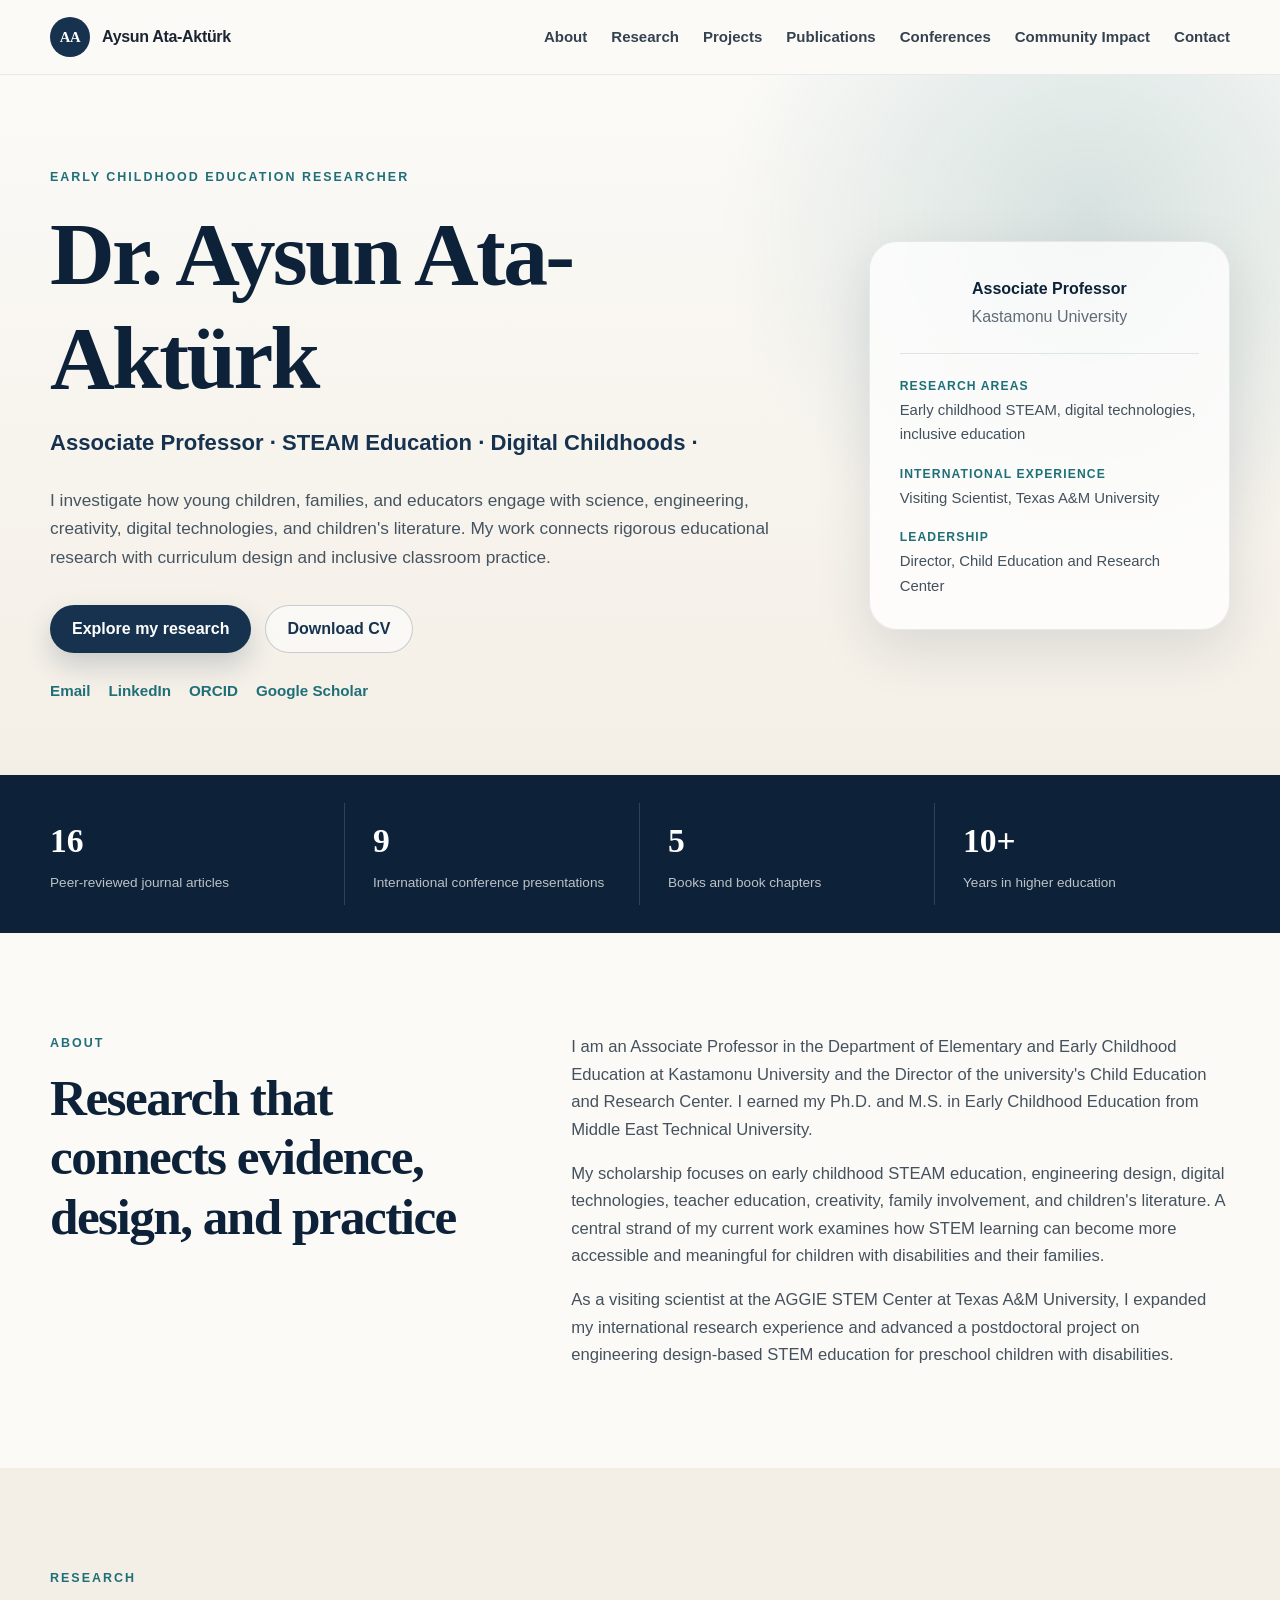
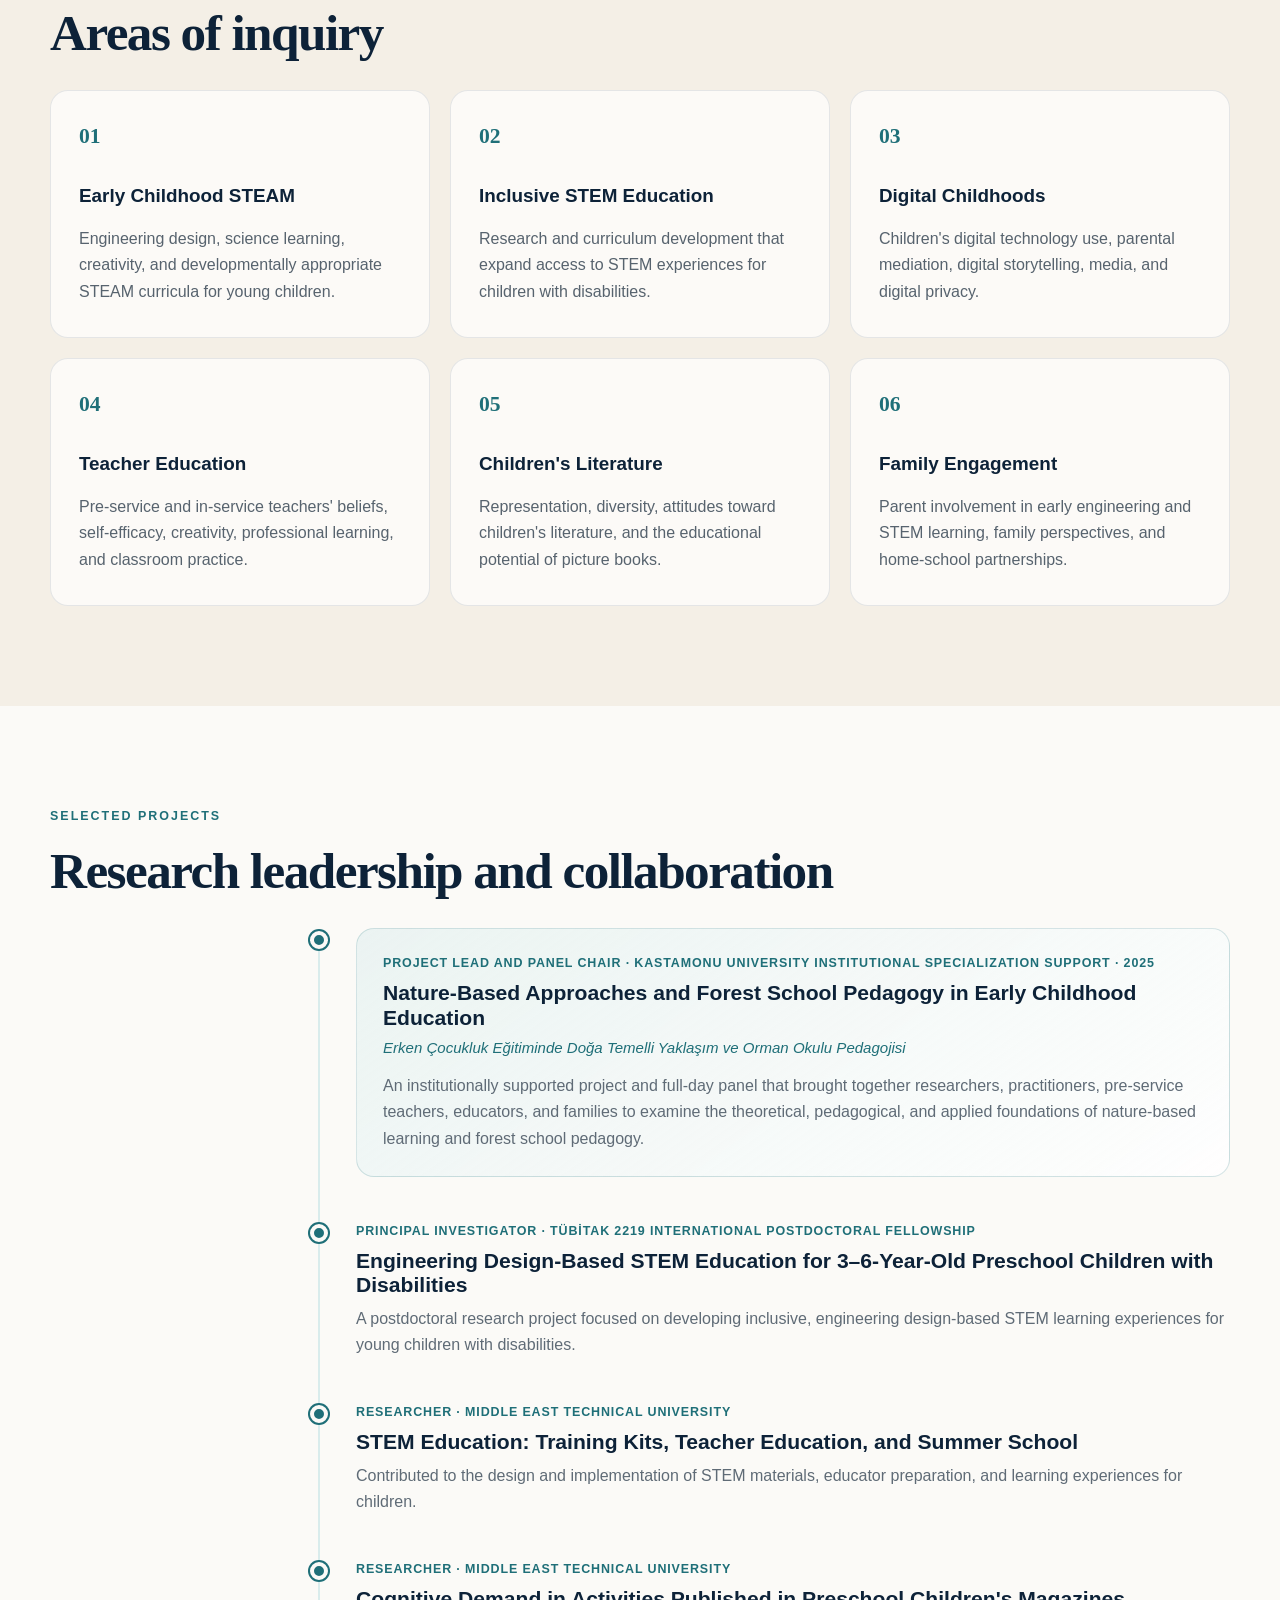
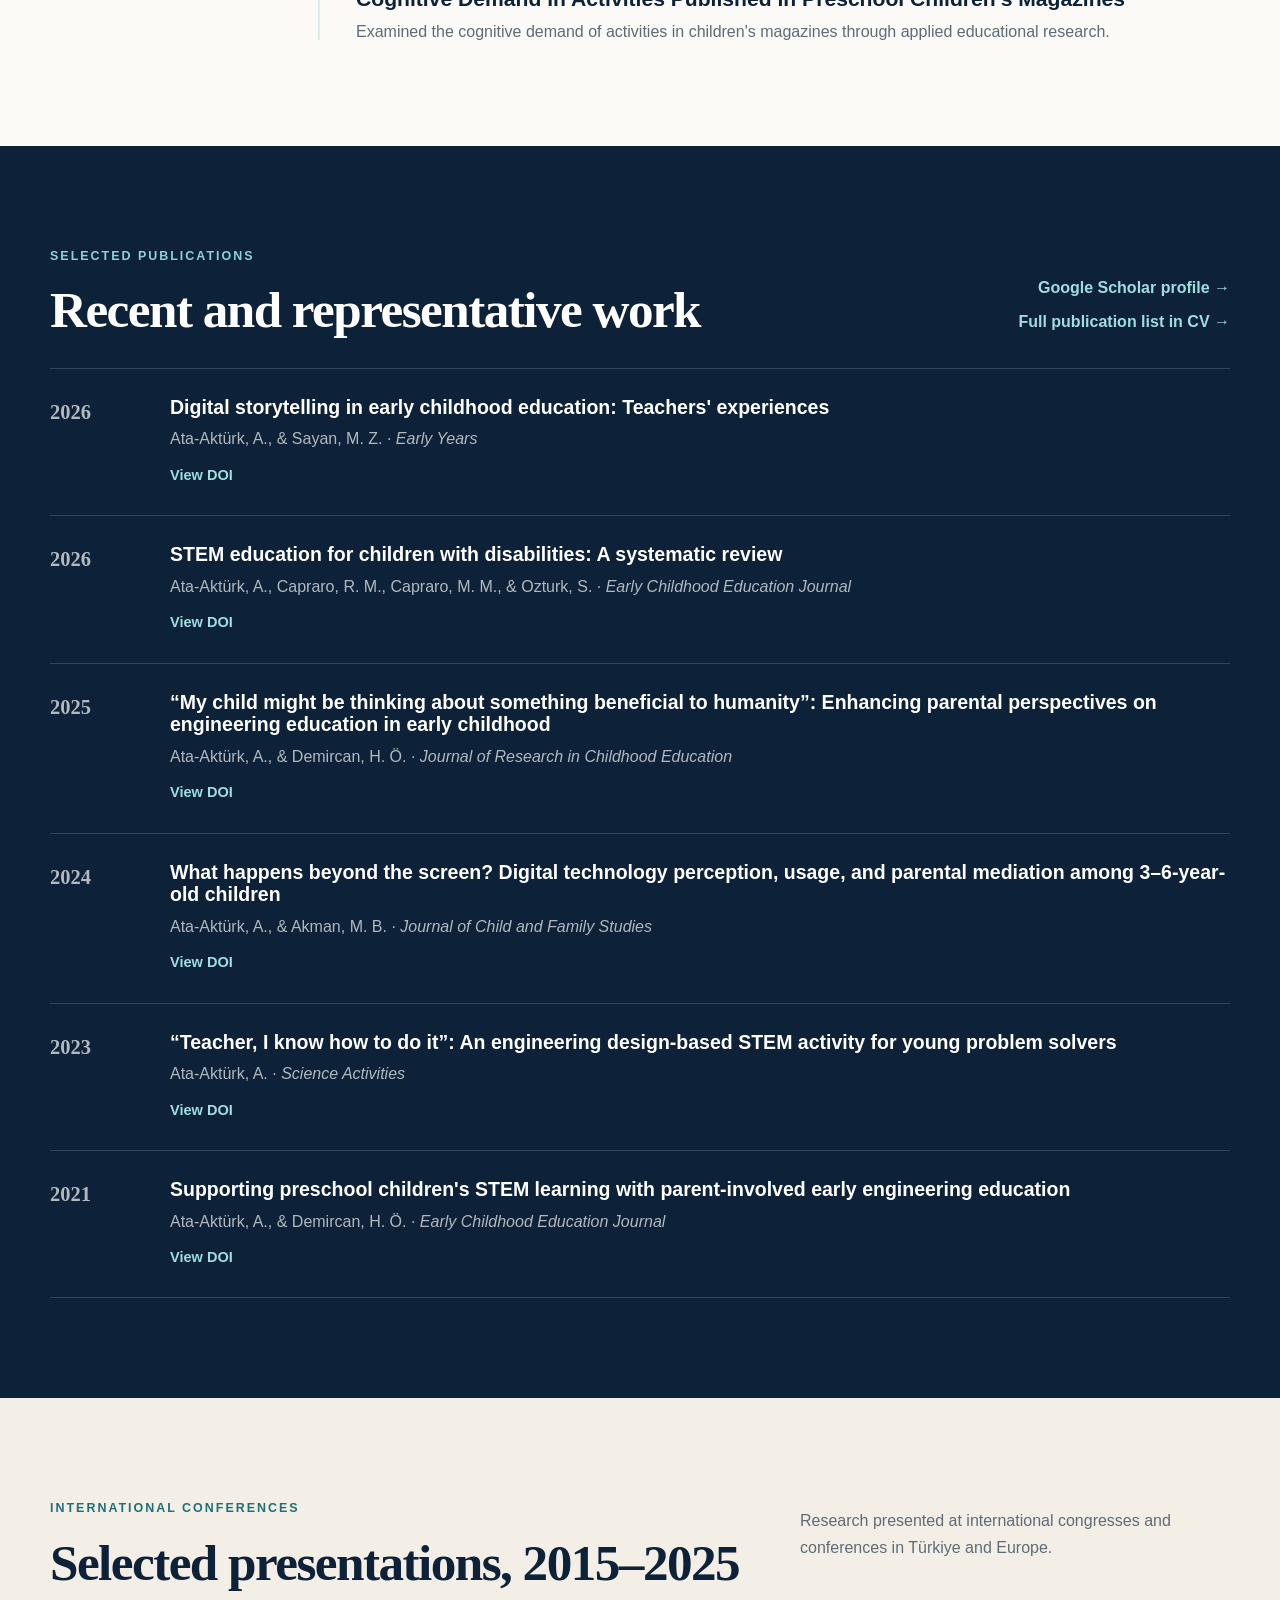
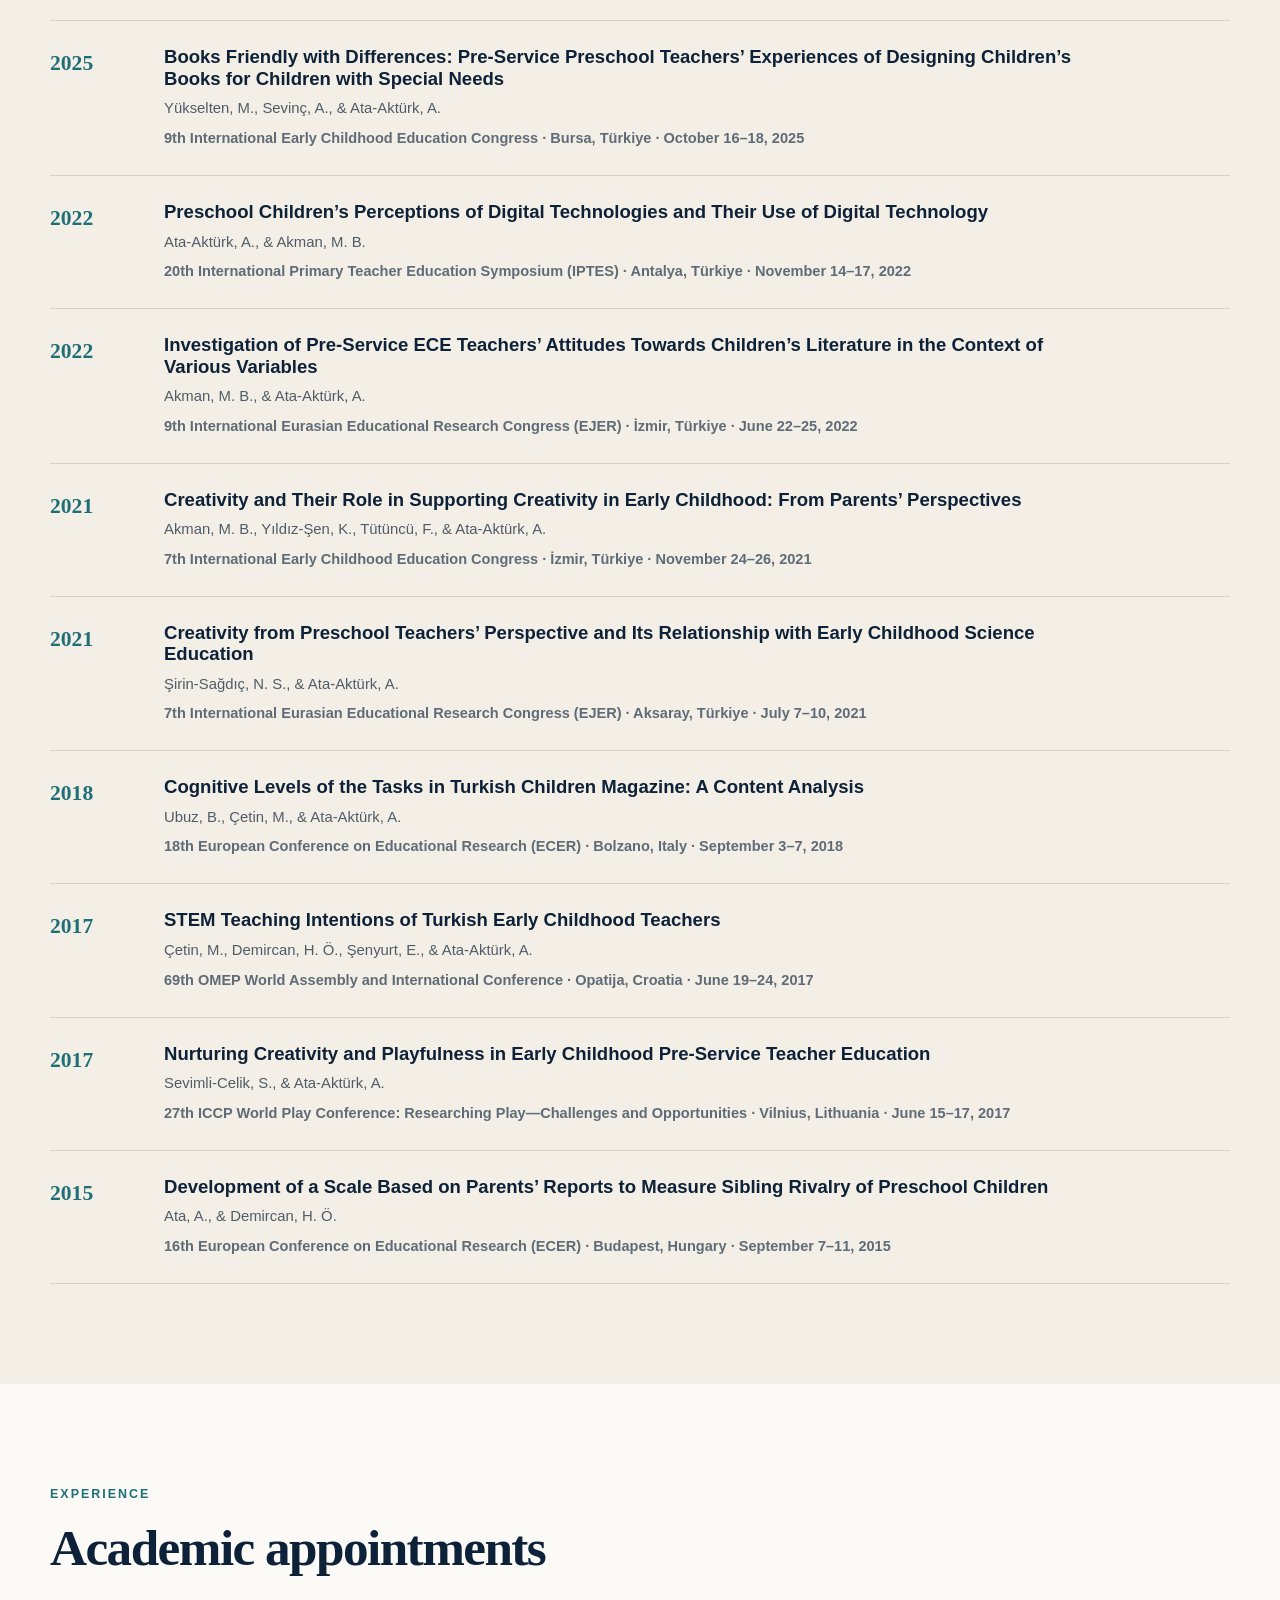
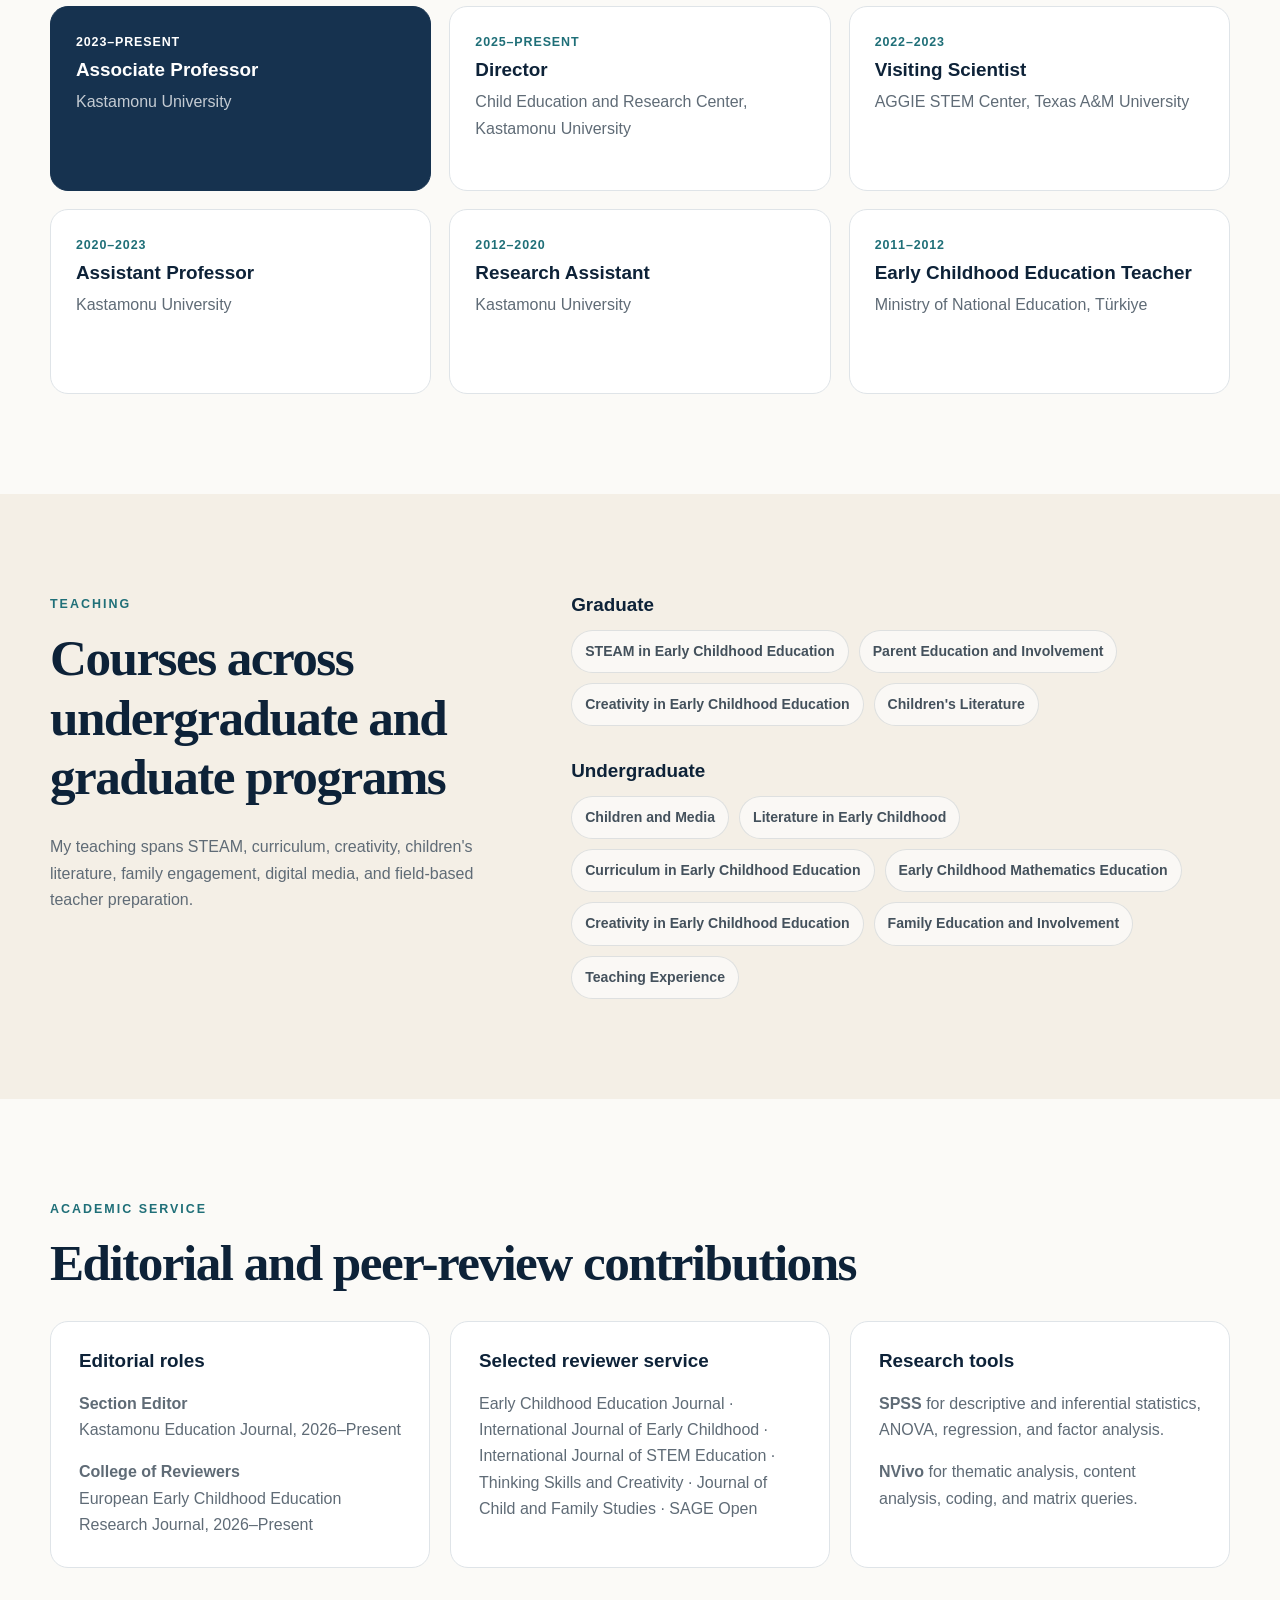
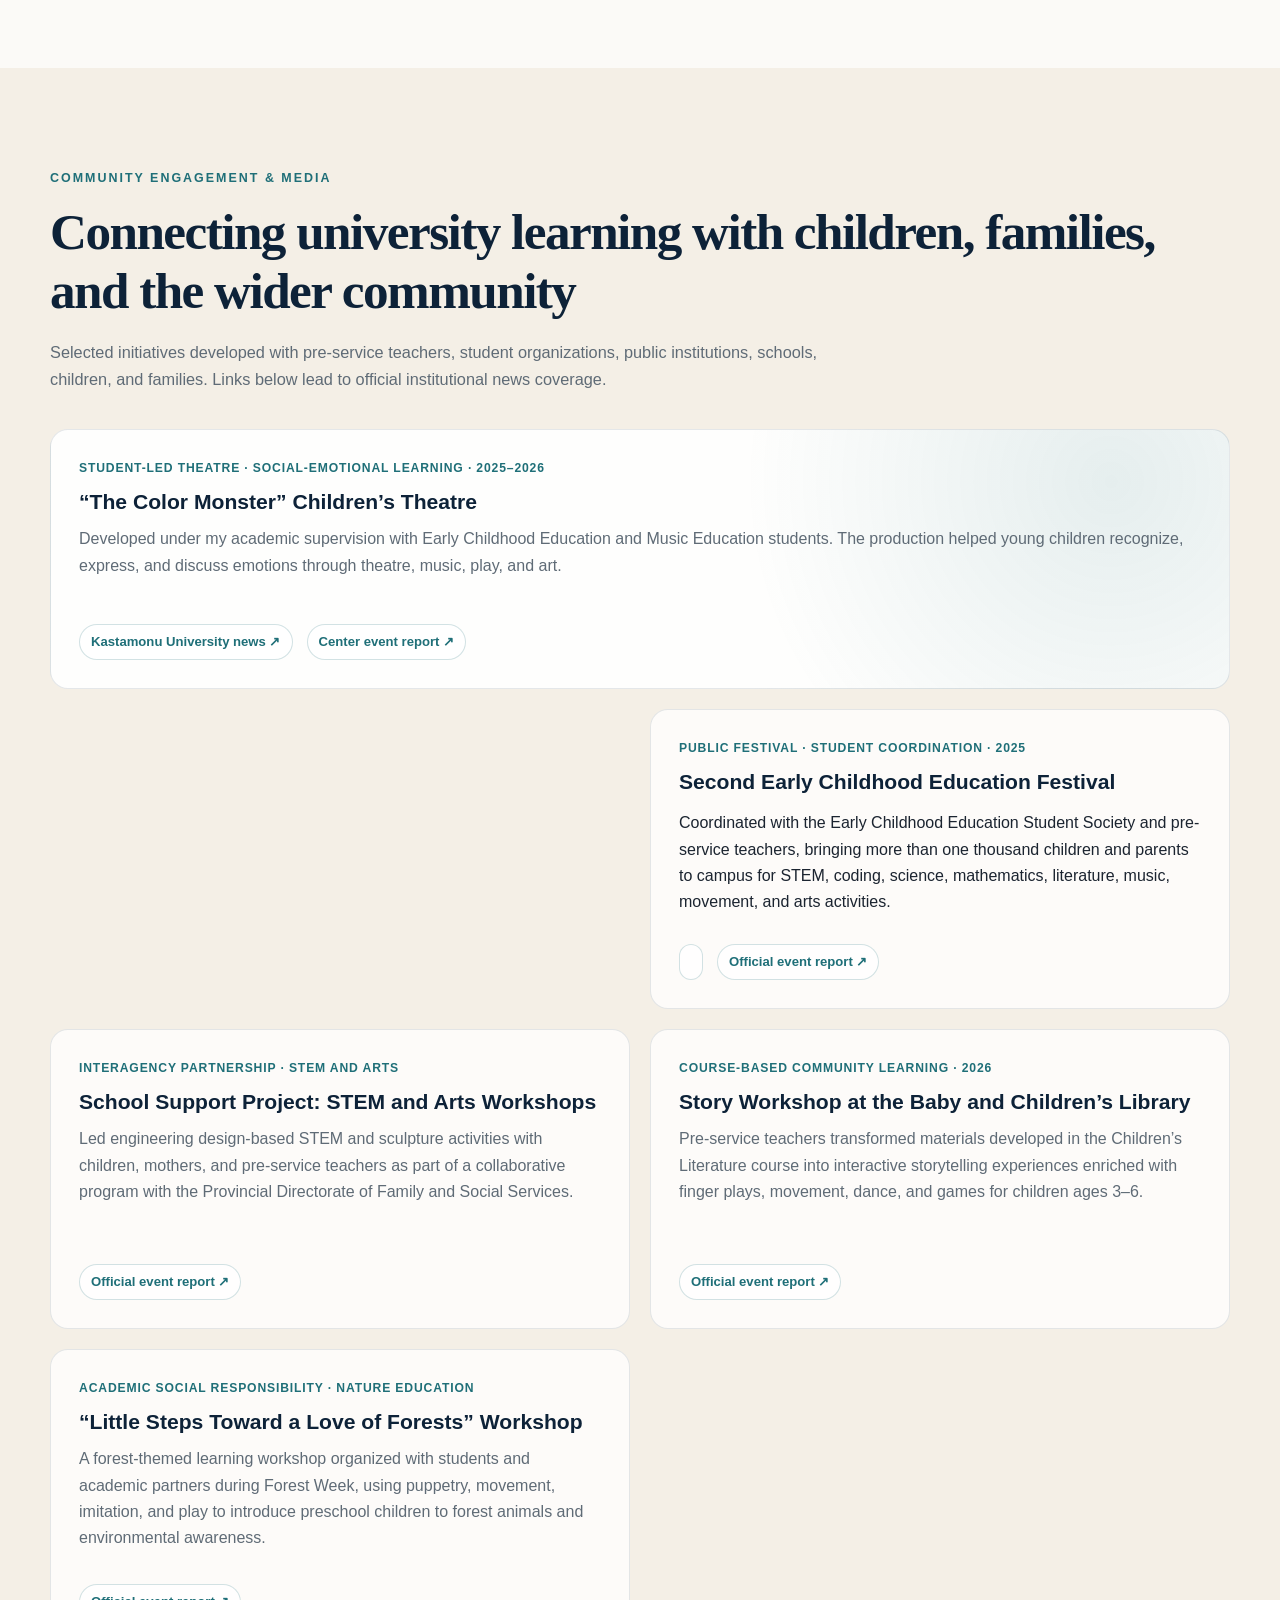
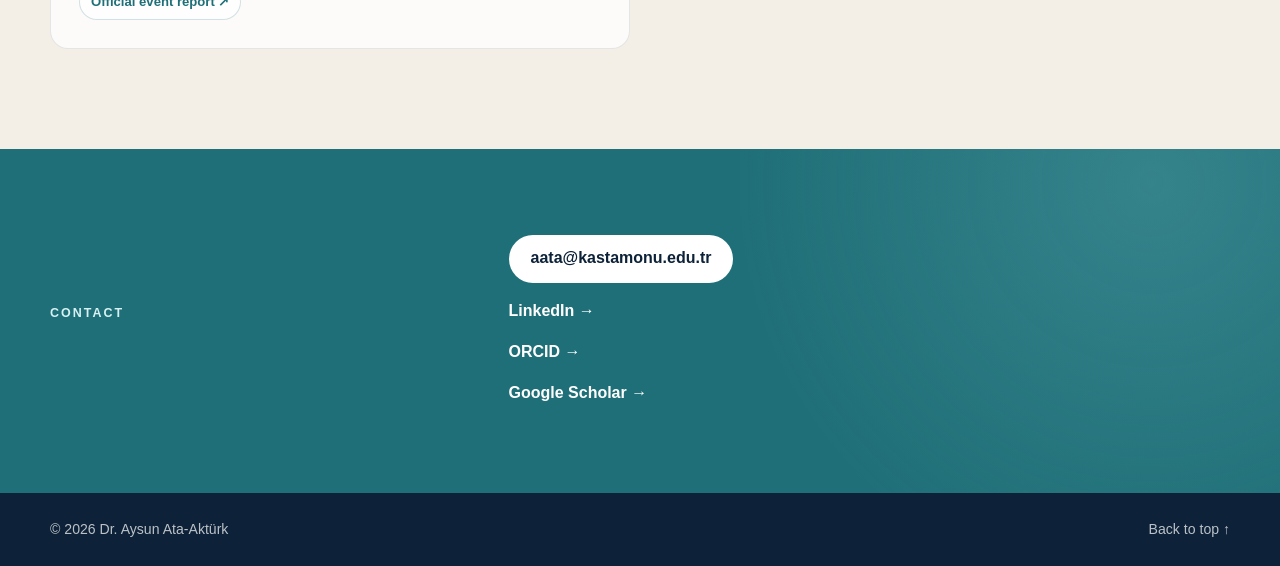
==== commit 034f8fd5: "Revise hero title and update media links Updated hero title and modified media links." ====
--- a/index.html
+++ b/index.html
@@ -79,7 +79,7 @@
         <div class="hero-copy">
           <p class="eyebrow">Early Childhood Education Researcher</p>
           <h1>Dr. Aysun Ata-Aktürk</h1>
-          <p class="hero-title">Associate Professor · STEAM Education · Digital Childhoods · Inclusive Learning</p>
+          <p class="hero-title">Associate Professor · STEAM Education · Digital Childhoods · 
           <p class="hero-summary">
             I investigate how young children, families, and educators engage with science, engineering,
             creativity, digital technologies, and children's literature. My work connects rigorous educational
@@ -539,8 +539,7 @@
             </p>
             <div class="media-links">
               <a href="https://kastamonu.edu.tr/tr/haberler/kastamonuda-minikler-renk-canavari-ile-duygularini-kesfetti-1502" target="_blank" rel="noopener noreferrer">Kastamonu University news ↗</a>
-              <a href="https://cocuk.kastamonu.edu.tr/index.php/component/content/article/renk-canavari-cocuk-tiyatromuzu-bueyuek-bir-cosku-ve-katilimla-sahneledik?Itemid=101&amp;catid=2" target="_blank" rel="noopener noreferrer">Center event report ↗</a>
-              <a href="https://kastamonu.edu.tr/tr/haberler/kastamonu-universitesi-cocuk-egitimi-uygulama-ve-arastirma-merkezi-cocuk-evleri-sitesinden-hizmet-alan-cocuklari-misafir-etti-1317" target="_blank" rel="noopener noreferrer">Children’s Homes performance ↗</a>
+              <a href="https://cocuk.kastamonu.edu.tr/index.php/component/content/article/renk-canavari-cocuk-tiyatromuzu-bueyuek-bir-cosku-ve-katilimla-sahneledik?Itemid=101&amp;catid=2" target="_blank" rel="noopener noreferrer">Center event report ↗</
             </div>
           </article>
 
